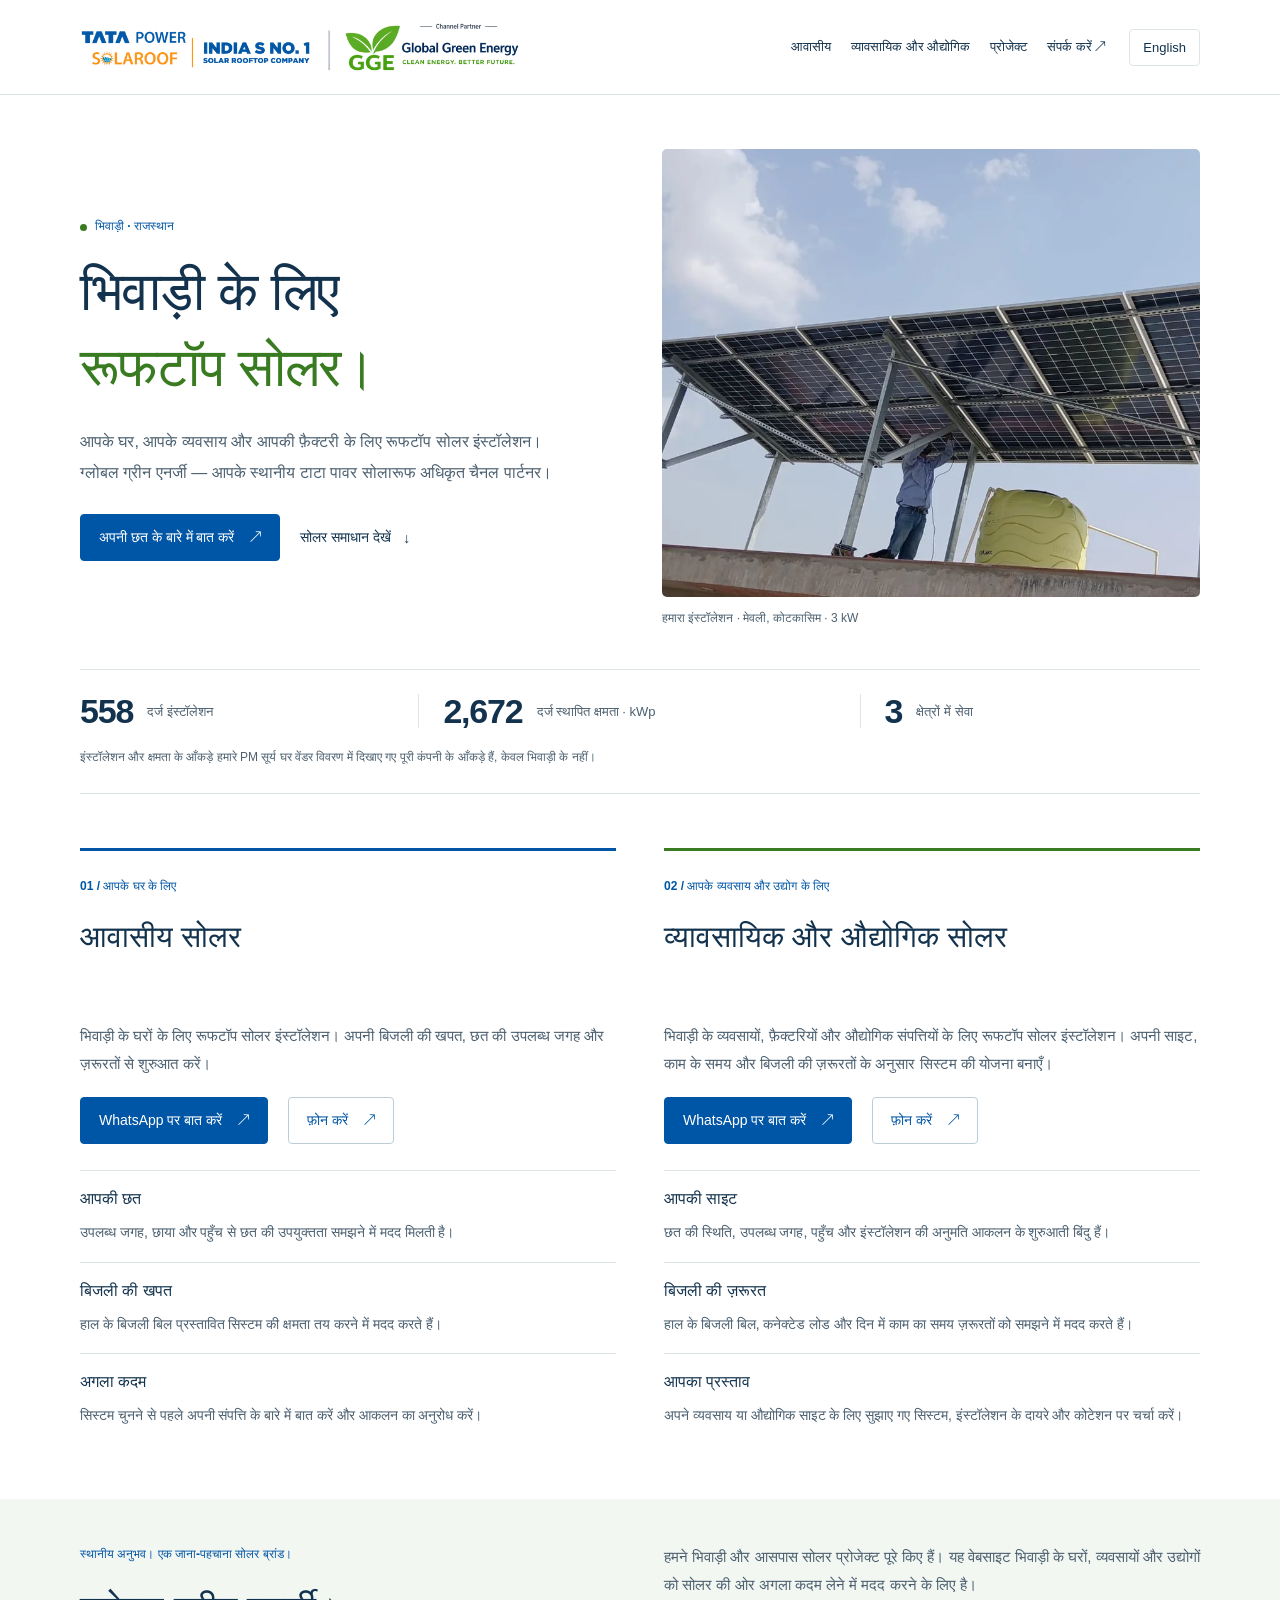
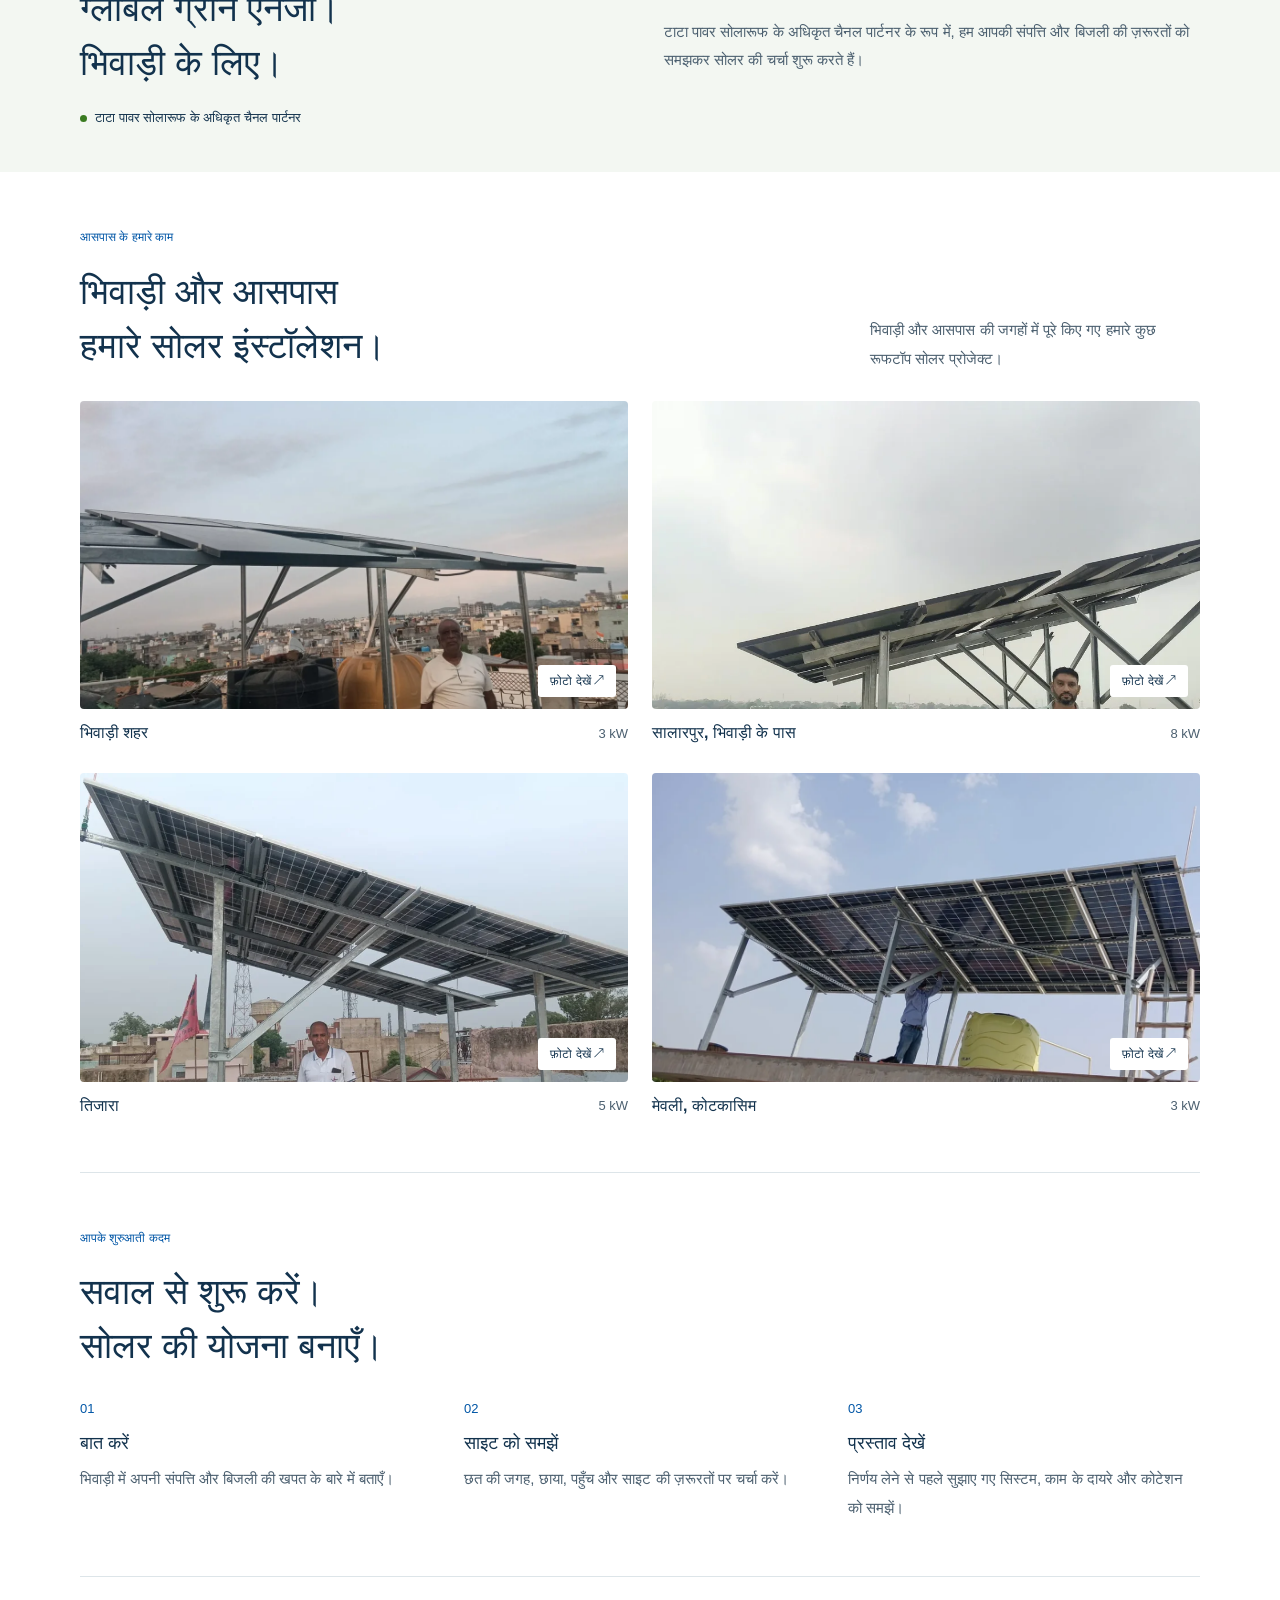
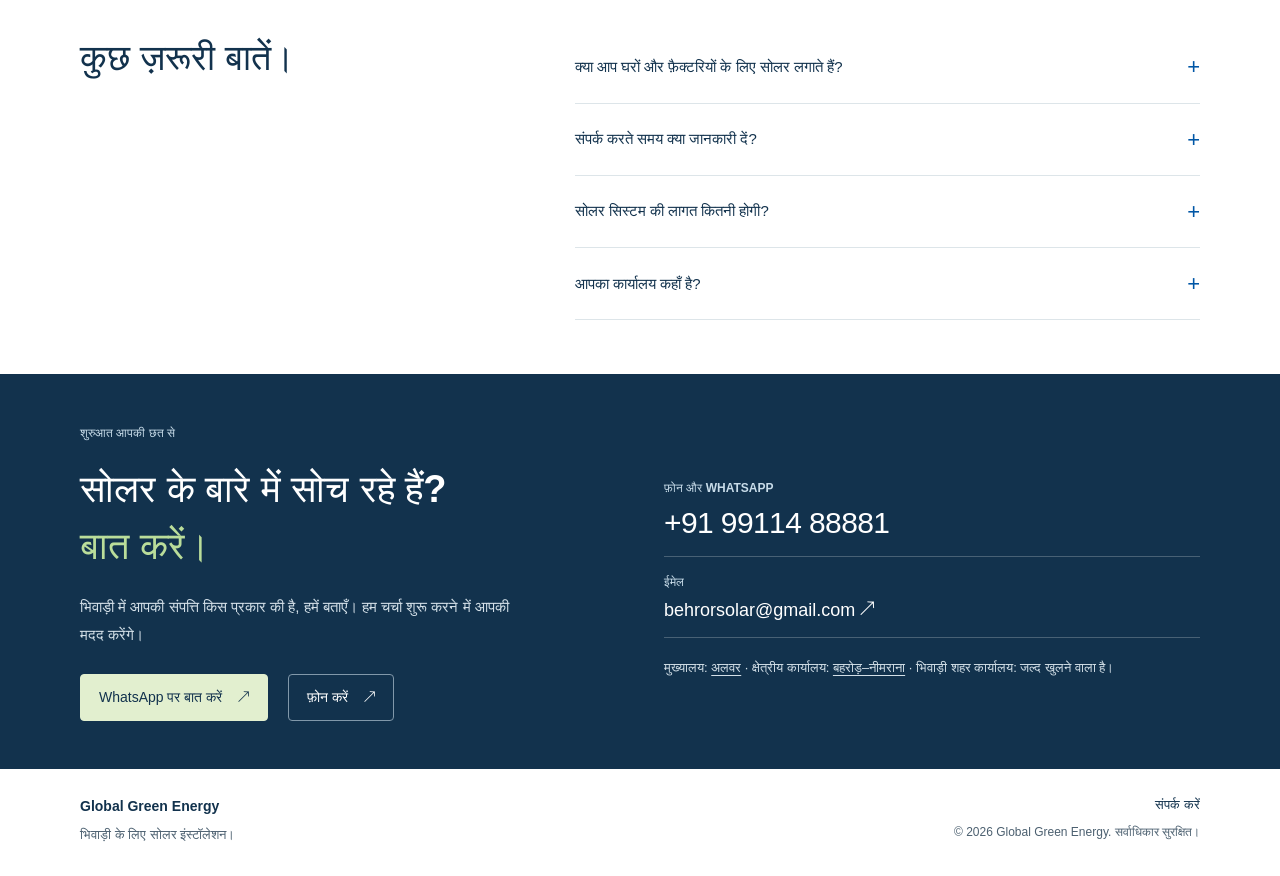
==== hi/index.html @ 9666decd "Add files via upload" ====
<!doctype html>
<html lang="hi">
  <head>
    <meta charset="utf-8">
    <meta name="viewport" content="width=device-width, initial-scale=1">
    <title>भिवाड़ी में सोलर इंस्टॉलेशन | ग्लोबल ग्रीन एनर्जी</title>
    <meta name="description" content="आपके घर, आपके व्यवसाय और आपकी फ़ैक्टरी के लिए रूफटॉप सोलर इंस्टॉलेशन। ग्लोबल ग्रीन एनर्जी — आपके स्थानीय टाटा पावर सोलारूफ अधिकृत चैनल पार्टनर।">
    <link rel="canonical" href="https://www.globalgreenenergy.co.in/hi/">
    <link rel="alternate" hreflang="en" href="https://www.globalgreenenergy.co.in/">
    <link rel="alternate" hreflang="hi" href="https://www.globalgreenenergy.co.in/hi/">
    <link rel="alternate" hreflang="x-default" href="https://www.globalgreenenergy.co.in/">
    <meta property="og:title" content="भिवाड़ी में सोलर इंस्टॉलेशन | ग्लोबल ग्रीन एनर्जी">
    <meta property="og:description" content="आपके घर, आपके व्यवसाय और आपकी फ़ैक्टरी के लिए रूफटॉप सोलर इंस्टॉलेशन। ग्लोबल ग्रीन एनर्जी — आपके स्थानीय टाटा पावर सोलारूफ अधिकृत चैनल पार्टनर।">
    <meta property="og:type" content="website">
    <meta property="og:url" content="https://www.globalgreenenergy.co.in/hi/">
    <meta property="og:locale" content="hi_IN">
    <meta name="theme-color" content="#0056a6">
    <link rel="icon" href="/favicon.svg" type="image/svg+xml">
    <link rel="stylesheet" href="/styles.css">
  </head>
  <body>
    <a class="skip-link" href="#main">मुख्य सामग्री पर जाएँ</a>
    <!-- Header: logo, navigation and language link -->
    <header class="site-header">
      <div class="wrap header-inner">
        <a class="brand" href="#main" aria-label="Global Green Energy होम"><picture><source type="image/webp" srcset="/images/combined-logo-800.webp 800w, /images/combined-logo-1600.webp 1600w" sizes="(max-width: 600px) calc(100vw - 40px), 440px"><img class="brand-logo" src="/images/combined-logo.png" width="800" height="91" alt="टाटा पावर सोलारूफ के अधिकृत चैनल पार्टनर — Global Green Energy" fetchpriority="high" decoding="async"></picture></a>
        <nav aria-label="मुख्य नेविगेशन">
          <a href="#residential">आवासीय</a>
          <a href="#commercial-industrial">व्यावसायिक और औद्योगिक</a>
          <a href="#projects">प्रोजेक्ट</a>
          <a href="#contact">संपर्क करें <span aria-hidden="true">↗</span></a>
        </nav>
        <a class="language-link" lang="en" hreflang="en" href="/">English</a>
      </div>
    </header>
    <main id="main">
      <!-- Introduction: edit the heading, text and photo here -->
      <section class="hero wrap">
        <div class="hero-copy">
          <p class="eyebrow"><span class="status-dot"></span>भिवाड़ी · राजस्थान</p>
          <h1>भिवाड़ी के लिए<br><em>रूफटॉप सोलर।</em></h1>
          <p class="hero-intro">आपके घर, आपके व्यवसाय और आपकी फ़ैक्टरी के लिए रूफटॉप सोलर इंस्टॉलेशन। ग्लोबल ग्रीन एनर्जी — आपके स्थानीय टाटा पावर सोलारूफ अधिकृत चैनल पार्टनर।</p>
          <div class="actions">
            <a class="button" href="#contact">अपनी छत के बारे में बात करें <span aria-hidden="true">↗</span></a>
            <a class="text-link" href="#solutions">सोलर समाधान देखें <span aria-hidden="true">↓</span></a>
          </div>
        </div>
        <figure class="hero-photo">
          <img src="/images/meovli-kotkasim-3kw.webp" width="1200" height="714" alt="मेवली, कोटकासिम में हमारा 3 kW रूफटॉप सोलर इंस्टॉलेशन" fetchpriority="high" decoding="async">
          <figcaption>हमारा इंस्टॉलेशन · मेवली, कोटकासिम · 3 kW</figcaption>
        </figure>
      </section>
      <section class="stats-section wrap" aria-label="हमारा अनुभव">
        <div class="stats">
          <div>
            <strong>558</strong>
            <span>दर्ज इंस्टॉलेशन</span>
          </div>
          <div>
            <strong>2,672</strong>
            <span>दर्ज स्थापित क्षमता · kWp</span>
          </div>
          <div>
            <strong>3</strong>
            <span>क्षेत्रों में सेवा</span>
          </div>
        </div>
        <p class="stats-note">इंस्टॉलेशन और क्षमता के आँकड़े हमारे PM सूर्य घर वेंडर विवरण में दिखाए गए पूरी कंपनी के आँकड़े हैं, केवल भिवाड़ी के नहीं।</p>
      </section>
      <!-- Services: residential and commercial / industrial -->
      <div class="wrap solar-sections" id="solutions">
        <section class="solar-section" id="residential" aria-labelledby="residential-title">
          <div class="solar-section-intro">
            <p class="eyebrow">01 / आपके घर के लिए</p>
            <h2 id="residential-title">आवासीय सोलर</h2>
            <p>भिवाड़ी के घरों के लिए रूफटॉप सोलर इंस्टॉलेशन। अपनी बिजली की खपत, छत की उपलब्ध जगह और ज़रूरतों से शुरुआत करें।</p>
            <div class="actions">
              <a class="button" href="https://wa.me/919911488881?text=%E0%A4%A8%E0%A4%AE%E0%A4%B8%E0%A5%8D%E0%A4%A4%E0%A5%87%20%E0%A4%97%E0%A5%8D%E0%A4%B2%E0%A5%8B%E0%A4%AC%E0%A4%B2%20%E0%A4%97%E0%A5%8D%E0%A4%B0%E0%A5%80%E0%A4%A8%20%E0%A4%8F%E0%A4%A8%E0%A4%B0%E0%A5%8D%E0%A4%9C%E0%A5%80%2C%20%E0%A4%AE%E0%A5%88%E0%A4%82%20%E0%A4%AD%E0%A4%BF%E0%A4%B5%E0%A4%BE%E0%A4%A1%E0%A4%BC%E0%A5%80%20%E0%A4%AE%E0%A5%87%E0%A4%82%20%E0%A4%85%E0%A4%AA%E0%A4%A8%E0%A5%87%20%E0%A4%98%E0%A4%B0%20%E0%A4%95%E0%A5%87%20%E0%A4%B2%E0%A4%BF%E0%A4%8F%20%E0%A4%B0%E0%A5%82%E0%A4%AB%E0%A4%9F%E0%A5%89%E0%A4%AA%20%E0%A4%B8%E0%A5%8B%E0%A4%B2%E0%A4%B0%20%E0%A4%95%E0%A5%87%20%E0%A4%AC%E0%A4%BE%E0%A4%B0%E0%A5%87%20%E0%A4%AE%E0%A5%87%E0%A4%82%20%E0%A4%AC%E0%A4%BE%E0%A4%A4%20%E0%A4%95%E0%A4%B0%E0%A4%A8%E0%A4%BE%20%E0%A4%9A%E0%A4%BE%E0%A4%B9%E0%A4%A4%E0%A4%BE%2F%E0%A4%9A%E0%A4%BE%E0%A4%B9%E0%A4%A4%E0%A5%80%20%E0%A4%B9%E0%A5%82%E0%A4%81%E0%A5%A4" target="_blank" rel="noopener noreferrer">WhatsApp पर बात करें <span aria-hidden="true">↗</span></a>
              <a class="button outline" href="tel:+919911488881">फ़ोन करें <span aria-hidden="true">↗</span></a>
            </div>
          </div>
          <div class="solar-section-points">
            <article>
              <h3>आपकी छत</h3>
              <p>उपलब्ध जगह, छाया और पहुँच से छत की उपयुक्तता समझने में मदद मिलती है।</p>
            </article>
            <article>
              <h3>बिजली की खपत</h3>
              <p>हाल के बिजली बिल प्रस्तावित सिस्टम की क्षमता तय करने में मदद करते हैं।</p>
            </article>
            <article>
              <h3>अगला कदम</h3>
              <p>सिस्टम चुनने से पहले अपनी संपत्ति के बारे में बात करें और आकलन का अनुरोध करें।</p>
            </article>
          </div>
        </section>
        <section class="solar-section" id="commercial-industrial" aria-labelledby="commercial-industrial-title">
          <div class="solar-section-intro">
            <p class="eyebrow">02 / आपके व्यवसाय और उद्योग के लिए</p>
            <h2 id="commercial-industrial-title">व्यावसायिक और औद्योगिक सोलर</h2>
            <p>भिवाड़ी के व्यवसायों, फ़ैक्टरियों और औद्योगिक संपत्तियों के लिए रूफटॉप सोलर इंस्टॉलेशन। अपनी साइट, काम के समय और बिजली की ज़रूरतों के अनुसार सिस्टम की योजना बनाएँ।</p>
            <div class="actions">
              <a class="button" href="https://wa.me/919911488881?text=%E0%A4%A8%E0%A4%AE%E0%A4%B8%E0%A5%8D%E0%A4%A4%E0%A5%87%20%E0%A4%97%E0%A5%8D%E0%A4%B2%E0%A5%8B%E0%A4%AC%E0%A4%B2%20%E0%A4%97%E0%A5%8D%E0%A4%B0%E0%A5%80%E0%A4%A8%20%E0%A4%8F%E0%A4%A8%E0%A4%B0%E0%A5%8D%E0%A4%9C%E0%A5%80%2C%20%E0%A4%AE%E0%A5%88%E0%A4%82%20%E0%A4%AD%E0%A4%BF%E0%A4%B5%E0%A4%BE%E0%A4%A1%E0%A4%BC%E0%A5%80%20%E0%A4%AE%E0%A5%87%E0%A4%82%20%E0%A4%B5%E0%A5%8D%E0%A4%AF%E0%A4%BE%E0%A4%B5%E0%A4%B8%E0%A4%BE%E0%A4%AF%E0%A4%BF%E0%A4%95%20%E0%A4%AF%E0%A4%BE%20%E0%A4%94%E0%A4%A6%E0%A5%8D%E0%A4%AF%E0%A5%8B%E0%A4%97%E0%A4%BF%E0%A4%95%20%E0%A4%B0%E0%A5%82%E0%A4%AB%E0%A4%9F%E0%A5%89%E0%A4%AA%20%E0%A4%B8%E0%A5%8B%E0%A4%B2%E0%A4%B0%20%E0%A4%95%E0%A5%87%20%E0%A4%AC%E0%A4%BE%E0%A4%B0%E0%A5%87%20%E0%A4%AE%E0%A5%87%E0%A4%82%20%E0%A4%AC%E0%A4%BE%E0%A4%A4%20%E0%A4%95%E0%A4%B0%E0%A4%A8%E0%A4%BE%20%E0%A4%9A%E0%A4%BE%E0%A4%B9%E0%A4%A4%E0%A4%BE%2F%E0%A4%9A%E0%A4%BE%E0%A4%B9%E0%A4%A4%E0%A5%80%20%E0%A4%B9%E0%A5%82%E0%A4%81%E0%A5%A4" target="_blank" rel="noopener noreferrer">WhatsApp पर बात करें <span aria-hidden="true">↗</span></a>
              <a class="button outline" href="tel:+919911488881">फ़ोन करें <span aria-hidden="true">↗</span></a>
            </div>
          </div>
          <div class="solar-section-points">
            <article>
              <h3>आपकी साइट</h3>
              <p>छत की स्थिति, उपलब्ध जगह, पहुँच और इंस्टॉलेशन की अनुमति आकलन के शुरुआती बिंदु हैं।</p>
            </article>
            <article>
              <h3>बिजली की ज़रूरत</h3>
              <p>हाल के बिजली बिल, कनेक्टेड लोड और दिन में काम का समय ज़रूरतों को समझने में मदद करते हैं।</p>
            </article>
            <article>
              <h3>आपका प्रस्ताव</h3>
              <p>अपने व्यवसाय या औद्योगिक साइट के लिए सुझाए गए सिस्टम, इंस्टॉलेशन के दायरे और कोटेशन पर चर्चा करें।</p>
            </article>
          </div>
        </section>
      </div>
      <section class="about-section" id="experience">
        <div class="wrap about-grid">
          <div>
            <p class="eyebrow">स्थानीय अनुभव। एक जाना-पहचाना सोलर ब्रांड।</p>
            <h2>ग्लोबल ग्रीन एनर्जी।<br>भिवाड़ी के लिए।</h2>
            <div class="partner-label"><span class="status-dot"></span>टाटा पावर सोलारूफ के अधिकृत चैनल पार्टनर</div>
          </div>
          <div class="about-copy">
            <p>हमने भिवाड़ी और आसपास सोलर प्रोजेक्ट पूरे किए हैं। यह वेबसाइट भिवाड़ी के घरों, व्यवसायों और उद्योगों को सोलर की ओर अगला कदम लेने में मदद करने के लिए है।</p>
            <p>टाटा पावर सोलारूफ के अधिकृत चैनल पार्टनर के रूप में, हम आपकी संपत्ति और बिजली की ज़रूरतों को समझकर सोलर की चर्चा शुरू करते हैं।</p>
          </div>
        </div>
      </section>
      <!-- Projects: put photos in /images; update src, srcset, href, alt and the caption together -->
      <section class="section wrap project-section" id="projects" aria-labelledby="projects-title">
        <div class="section-heading">
          <div>
            <p class="eyebrow">आसपास के हमारे काम</p>
            <h2 id="projects-title">भिवाड़ी और आसपास<br>हमारे सोलर इंस्टॉलेशन।</h2>
          </div>
          <p>भिवाड़ी और आसपास की जगहों में पूरे किए गए हमारे कुछ रूफटॉप सोलर प्रोजेक्ट।</p>
        </div>
        <div class="project-grid">
          <figure class="project-photo">
            <a class="project-image-link" href="/images/bhiwadi-city-3kw.webp" target="_blank" rel="noopener noreferrer" aria-label="फ़ोटो देखें: भिवाड़ी शहर, 3 kW"><img src="/images/bhiwadi-city-3kw.webp" width="1200" height="760" loading="lazy" decoding="async" alt="भिवाड़ी शहर — 3 kW रूफटॉप सोलर इंस्टॉलेशन"><span class="photo-view">फ़ोटो देखें <span aria-hidden="true">↗</span></span></a>
            <figcaption>
              <h3>भिवाड़ी शहर</h3>
              <span>3 kW</span>
            </figcaption>
          </figure>
          <figure class="project-photo">
            <a class="project-image-link" href="/images/salarpur-8kw.webp" target="_blank" rel="noopener noreferrer" aria-label="फ़ोटो देखें: सालारपुर, भिवाड़ी के पास, 8 kW"><img src="/images/salarpur-8kw.webp" width="1200" height="540" loading="lazy" decoding="async" alt="सालारपुर, भिवाड़ी के पास — 8 kW रूफटॉप सोलर इंस्टॉलेशन"><span class="photo-view">फ़ोटो देखें <span aria-hidden="true">↗</span></span></a>
            <figcaption>
              <h3>सालारपुर, भिवाड़ी के पास</h3>
              <span>8 kW</span>
            </figcaption>
          </figure>
          <figure class="project-photo">
            <a class="project-image-link" href="/images/tijara-5kw.webp" target="_blank" rel="noopener noreferrer" aria-label="फ़ोटो देखें: तिजारा, 5 kW"><img src="/images/tijara-5kw.webp" width="1200" height="540" loading="lazy" decoding="async" alt="तिजारा — 5 kW रूफटॉप सोलर इंस्टॉलेशन"><span class="photo-view">फ़ोटो देखें <span aria-hidden="true">↗</span></span></a>
            <figcaption>
              <h3>तिजारा</h3>
              <span>5 kW</span>
            </figcaption>
          </figure>
          <figure class="project-photo">
            <a class="project-image-link" href="/images/meovli-kotkasim-3kw.webp" target="_blank" rel="noopener noreferrer" aria-label="फ़ोटो देखें: मेवली, कोटकासिम, 3 kW"><img src="/images/meovli-kotkasim-3kw.webp" width="1200" height="714" loading="lazy" decoding="async" alt="मेवली, कोटकासिम — 3 kW रूफटॉप सोलर इंस्टॉलेशन"><span class="photo-view">फ़ोटो देखें <span aria-hidden="true">↗</span></span></a>
            <figcaption>
              <h3>मेवली, कोटकासिम</h3>
              <span>3 kW</span>
            </figcaption>
          </figure>
        </div>
      </section>
      <section class="section wrap process">
        <div class="section-heading">
          <div>
            <p class="eyebrow">आपके शुरुआती कदम</p>
            <h2>सवाल से शुरू करें।<br>सोलर की योजना बनाएँ।</h2>
          </div>
        </div>
        <ol class="process-grid">
          <li>
            <span class="step-number">01</span>
            <h3>बात करें</h3>
            <p>भिवाड़ी में अपनी संपत्ति और बिजली की खपत के बारे में बताएँ।</p>
          </li>
          <li>
            <span class="step-number">02</span>
            <h3>साइट को समझें</h3>
            <p>छत की जगह, छाया, पहुँच और साइट की ज़रूरतों पर चर्चा करें।</p>
          </li>
          <li>
            <span class="step-number">03</span>
            <h3>प्रस्ताव देखें</h3>
            <p>निर्णय लेने से पहले सुझाए गए सिस्टम, काम के दायरे और कोटेशन को समझें।</p>
          </li>
        </ol>
      </section>
      <section class="section wrap faq">
        <h2>कुछ ज़रूरी बातें।</h2>
        <div>
          <details>
            <summary>क्या आप घरों और फ़ैक्टरियों के लिए सोलर लगाते हैं?<span aria-hidden="true">+</span></summary>
            <p>हाँ। हम भिवाड़ी में आवासीय, व्यावसायिक और औद्योगिक सोलर इंस्टॉलेशन की सेवा देते हैं।</p>
          </details>
          <details>
            <summary>संपर्क करते समय क्या जानकारी दें?<span aria-hidden="true">+</span></summary>
            <p>भिवाड़ी में संपत्ति की जगह, संपत्ति का प्रकार और हाल का बिजली बिल उपयोगी शुरुआती जानकारी है।</p>
          </details>
          <details>
            <summary>सोलर सिस्टम की लागत कितनी होगी?<span aria-hidden="true">+</span></summary>
            <p>कोटेशन प्रस्तावित क्षमता, उपकरण और साइट की ज़रूरतों पर निर्भर करता है। अपनी संपत्ति के बारे में बात करने के लिए संपर्क करें।</p>
          </details>
          <details>
            <summary>आपका कार्यालय कहाँ है?<span aria-hidden="true">+</span></summary>
            <p>हमारा मुख्यालय <a href="https://www.ggenergy.in/" target="_blank" rel="noopener noreferrer">अलवर</a> में है और क्षेत्रीय कार्यालय <a href="https://behrorsolar.in/" target="_blank" rel="noopener noreferrer">बहरोड़–नीमराना</a> क्षेत्र के लिए है। भिवाड़ी शहर में हमारा कार्यालय जल्द खुलने वाला है। तब तक फ़ोन, WhatsApp या ईमेल से संपर्क करें।</p>
          </details>
        </div>
      </section>
      <!-- Contact: keep phone, WhatsApp and email links in both language pages in sync -->
      <section class="contact-section" id="contact">
        <div class="wrap contact-grid">
          <div>
            <p class="eyebrow">शुरुआत आपकी छत से</p>
            <h2>सोलर के बारे में सोच रहे हैं?<br><em>बात करें।</em></h2>
            <p class="contact-copy">भिवाड़ी में आपकी संपत्ति किस प्रकार की है, हमें बताएँ। हम चर्चा शुरू करने में आपकी मदद करेंगे।</p>
            <div class="actions">
              <a class="button" href="https://wa.me/919911488881?text=%E0%A4%A8%E0%A4%AE%E0%A4%B8%E0%A5%8D%E0%A4%A4%E0%A5%87%20%E0%A4%97%E0%A5%8D%E0%A4%B2%E0%A5%8B%E0%A4%AC%E0%A4%B2%20%E0%A4%97%E0%A5%8D%E0%A4%B0%E0%A5%80%E0%A4%A8%20%E0%A4%8F%E0%A4%A8%E0%A4%B0%E0%A5%8D%E0%A4%9C%E0%A5%80%2C%20%E0%A4%AE%E0%A5%81%E0%A4%9D%E0%A5%87%20%E0%A4%AD%E0%A4%BF%E0%A4%B5%E0%A4%BE%E0%A4%A1%E0%A4%BC%E0%A5%80%20%E0%A4%AE%E0%A5%87%E0%A4%82%20%E0%A4%B8%E0%A5%8B%E0%A4%B2%E0%A4%B0%20%E0%A4%87%E0%A4%82%E0%A4%B8%E0%A5%8D%E0%A4%9F%E0%A5%89%E0%A4%B2%E0%A5%87%E0%A4%B6%E0%A4%A8%20%E0%A4%95%E0%A5%80%20%E0%A4%9C%E0%A4%BE%E0%A4%A8%E0%A4%95%E0%A4%BE%E0%A4%B0%E0%A5%80%20%E0%A4%9A%E0%A4%BE%E0%A4%B9%E0%A4%BF%E0%A4%8F%E0%A5%A4%20%E0%A4%B8%E0%A4%82%E0%A4%AA%E0%A4%A4%E0%A5%8D%E0%A4%A4%E0%A4%BF%20%E0%A4%95%E0%A4%BE%20%E0%A4%AA%E0%A5%8D%E0%A4%B0%E0%A4%95%E0%A4%BE%E0%A4%B0%3A%20__%E0%A5%A4%20%E0%A4%AE%E0%A4%BE%E0%A4%B8%E0%A4%BF%E0%A4%95%20%E0%A4%AC%E0%A4%BF%E0%A4%9C%E0%A4%B2%E0%A5%80%20%E0%A4%AC%E0%A4%BF%E0%A4%B2%3A%20__%E0%A5%A4" target="_blank" rel="noopener noreferrer">WhatsApp पर बात करें <span aria-hidden="true">↗</span></a>
              <a class="button outline" href="tel:+919911488881">फ़ोन करें <span aria-hidden="true">↗</span></a>
            </div>
          </div>
          <div class="contact-details">
            <div>
              <span class="eyebrow">फ़ोन और WHATSAPP</span>
              <a class="contact-value" href="tel:+919911488881">+91 99114 88881</a>
            </div>
            <div>
              <span class="eyebrow">ईमेल</span>
              <a class="contact-email" href="mailto:behrorsolar@gmail.com">behrorsolar@gmail.com <span aria-hidden="true">↗</span></a>
            </div>
            <p class="office-note">मुख्यालय: <a href="https://www.ggenergy.in/" target="_blank" rel="noopener noreferrer">अलवर</a> · क्षेत्रीय कार्यालय: <a href="https://behrorsolar.in/" target="_blank" rel="noopener noreferrer">बहरोड़–नीमराना</a> · भिवाड़ी शहर कार्यालय: जल्द खुलने वाला है।</p>
          </div>
        </div>
      </section>
    </main>
    <footer class="site-footer">
      <div class="wrap footer-inner">
        <div>
          <strong>Global Green Energy</strong>
          <p>भिवाड़ी के लिए सोलर इंस्टॉलेशन।</p>
        </div>
        <div>
          <a href="#contact">संपर्क करें</a>
          <span>© 2026 Global Green Energy. सर्वाधिकार सुरक्षित।</span>
        </div>
      </div>
    </footer>
  </body>
</html>
---- styles.css ----
/* Shared by English and Hindi. Change brand colours here. */
:root {
  --blue: #0056a6;
  --ink: #12324d;
  --text: #4c6070;
  --green: #397b20;
  --gold: #f5a51a;
  --line: #dde5e9;
  --wash: #f3f7f2;
  --paper: #fff;
  font-family: Arial, "Nirmala UI", sans-serif;
  color: var(--ink);
  background: var(--paper);
  font-synthesis: none;
}
* { box-sizing: border-box; }
html { scroll-behavior: smooth; scroll-padding-top: 24px; }
body { margin: 0; }
a { color: inherit; text-decoration: none; }
img { max-width: 100%; }
a, summary { -webkit-tap-highlight-color: transparent; }
a:focus-visible, summary:focus-visible { outline: 3px solid var(--gold); outline-offset: 5px; }
::selection { background: #dceccb; }
h1, h2, h3, p { margin-top: 0; }
h1, h2, h3 { font-weight: 600; }
h1 { font-size: clamp(40px, 5vw, 62px); line-height: 1.1; letter-spacing: -.045em; margin-bottom: 22px; }
h2 { font-size: clamp(28px, 3vw, 36px); line-height: 1.2; letter-spacing: -.03em; margin-bottom: 18px; }
h3 { font-size: 18px; line-height: 1.35; margin-bottom: 8px; }
p { font-size: 16px; line-height: 1.7; color: var(--text); margin-bottom: 18px; }
em { font-style: normal; color: var(--green); }
.wrap { width: min(1120px, calc(100% - 64px)); margin-inline: auto; }
.eyebrow { font-size: 12px; font-weight: 700; letter-spacing: .08em; line-height: 1.6; margin-bottom: 16px; color: var(--blue); }
.status-dot { display: inline-block; width: 7px; height: 7px; border-radius: 50%; background: var(--green); margin-right: 8px; vertical-align: middle; }
.skip-link { position: absolute; top: -100px; left: 20px; z-index: 10; padding: 15px; background: var(--ink); color: white; }
.skip-link:focus { top: 10px; }

/* Compact header; the combined logo keeps its original proportions. */
.site-header { border-bottom: 1px solid var(--line); }
.header-inner { display: flex; align-items: center; gap: 24px; padding-block: 22px; }
.brand { display: block; width: 440px; max-width: 40%; margin-right: auto; flex-shrink: 0; }
.brand-logo { display: block; width: 100%; height: auto; }
.header-inner nav { display: flex; align-items: center; gap: 20px; font-size: 13px; }
.header-inner nav a { padding-block: 12px; }
.header-inner nav a:hover, .text-link:hover { color: var(--blue); text-decoration: underline; text-underline-offset: 4px; }
.language-link { font-size: 13px; border: 1px solid var(--line); border-radius: 4px; padding: 10px 13px; white-space: nowrap; }
.language-link:hover { background: var(--wash); }

/* Introduction and genuine project photograph. */
.hero { display: grid; grid-template-columns: 1fr 1fr; align-items: center; gap: 44px; padding-block: 54px 42px; }
.hero-intro { max-width: 480px; margin-bottom: 26px; }
.actions { display: flex; flex-wrap: wrap; align-items: center; gap: 12px 20px; }
.button { display: inline-flex; align-items: center; justify-content: center; gap: 16px; min-height: 46px; border: 1px solid var(--blue); border-radius: 4px; padding: 12px 18px; background: var(--blue); color: white; font-size: 14px; line-height: 1.5; }
.button:hover { background: #004585; border-color: #004585; }
.button.outline { background: transparent; color: var(--blue); border-color: #bdcdd8; }
.button.outline:hover { background: #edf4fa; }
.text-link { font-size: 14px; display: inline-flex; align-items: center; gap: 12px; padding-block: 12px; }
.hero-photo { margin: 0; min-width: 0; }
.hero-photo img { display: block; width: 100%; height: auto; aspect-ratio: 6 / 5; object-fit: cover; border-radius: 5px; }
.hero-photo figcaption { padding-top: 12px; font-size: 12px; line-height: 1.5; color: var(--text); }
.stats-section { border-block: 1px solid var(--line); padding-block: 24px; }
.stats { display: grid; grid-template-columns: 1fr 1.3fr 1fr; }
.stats > div { display: flex; align-items: center; gap: 14px; padding-inline: 24px; border-right: 1px solid var(--line); }
.stats > div:first-child { padding-left: 0; }
.stats > div:last-child { border: 0; }
.stats strong { font-size: 34px; letter-spacing: -.035em; line-height: 1; }
.stats span { font-size: 13px; line-height: 1.5; max-width: 170px; color: var(--text); }
.stats-note { font-size: 12px; line-height: 1.6; margin: 18px 0 0; }

/* Services sit together on desktop and stack on smaller screens. */
.solar-sections { display: grid; grid-template-columns: 1fr 1fr; gap: 48px; padding-block: 54px; }
.solar-section { min-width: 0; border-top: 3px solid var(--blue); padding-top: 24px; display: flex; flex-direction: column; }
.solar-section:nth-child(2) { border-top-color: var(--green); }
.solar-section h2 { font-size: 30px; min-height: 72px; max-width: 440px; }
.solar-section-intro > p:not(.eyebrow) { font-size: 15px; }
.solar-section-points { margin-top: 26px; }
.solar-section-points article { border-top: 1px solid var(--line); padding-top: 16px; }
.solar-section-points h3 { font-size: 16px; }
.solar-section-points p { font-size: 14px; margin-bottom: 16px; }
.about-section { background: var(--wash); padding-block: 44px; }
.about-grid { display: grid; grid-template-columns: 1fr 1fr; gap: 48px; }
.about-copy p { font-size: 15px; }
.about-copy p:last-child { margin-bottom: 0; }
.partner-label { font-size: 13px; line-height: 1.6; max-width: 390px; }

/* Photos can be replaced directly in /images. */
.section { padding-block: 54px; }
.section-heading { display: flex; justify-content: space-between; align-items: end; gap: 32px; margin-bottom: 28px; }
.section-heading h2 { margin-bottom: 0; }
.section-heading > p { max-width: 330px; font-size: 15px; margin-bottom: 0; }
.project-grid { display: grid; grid-template-columns: 1fr 1fr; gap: 28px 24px; }
.project-photo { margin: 0; min-width: 0; }
.project-image-link { display: block; position: relative; overflow: hidden; border-radius: 4px; background: var(--wash); }
.project-image-link img { display: block; width: 100%; height: auto; aspect-ratio: 16 / 9; object-fit: cover; }
.photo-view { position: absolute; right: 12px; bottom: 12px; background: white; border-radius: 3px; padding: 9px 12px; font-size: 12px; }
.project-image-link:hover .photo-view { color: var(--blue); }
.project-photo figcaption { display: flex; justify-content: space-between; align-items: center; gap: 16px; padding-top: 12px; }
.project-photo h3 { font-size: 16px; margin: 0; }
.project-photo figcaption > span { font-size: 13px; white-space: nowrap; color: var(--text); }
.process { border-top: 1px solid var(--line); }
.process-grid { list-style: none; padding: 0; margin: 28px 0 0; display: grid; grid-template-columns: repeat(3, 1fr); gap: 32px; }
.step-number { display: block; color: var(--blue); font-size: 13px; margin-bottom: 14px; }
.process-grid p { font-size: 15px; margin: 0; }
.faq { display: grid; grid-template-columns: 1fr 1.4fr; gap: 48px; border-top: 1px solid var(--line); }
details { border-top: 1px solid var(--line); }
details:first-child { border-top: 0; }
details:last-child { border-bottom: 1px solid var(--line); }
summary { display: flex; justify-content: space-between; align-items: center; gap: 20px; padding-block: 18px; cursor: pointer; list-style: none; font-size: 15px; line-height: 1.6; }
summary::-webkit-details-marker { display: none; }
summary span { font-size: 22px; color: var(--blue); }
details[open] summary span { transform: rotate(45deg); }
details p { font-size: 15px; padding-bottom: 6px; }
details p a, .office-note a { text-decoration: underline; text-underline-offset: 3px; }
details p a { color: var(--blue); }

/* Contact and footer. */
.contact-section { background: var(--ink); color: white; padding-block: 48px; }
.contact-grid { display: grid; grid-template-columns: 1fr 1fr; gap: 48px; align-items: center; }
.contact-section .eyebrow { color: #c8dce9; }
.contact-section h2 { font-size: 38px; }
.contact-section em { color: #badd9a; }
.contact-copy { color: #d4e0e8; font-size: 15px; max-width: 430px; margin-bottom: 24px; }
.contact-section .button { background: #e2efcf; color: var(--ink); border-color: #e2efcf; }
.contact-section .button:hover { background: #f0f6e9; }
.contact-section .button.outline { background: transparent; border-color: #8198aa; color: white; }
.contact-section .button.outline:hover { background: #214561; }
.contact-details > div { padding-block: 16px; border-bottom: 1px solid #486175; }
.contact-details .eyebrow { display: block; margin-bottom: 8px; }
.contact-value { font-size: 30px; letter-spacing: -.02em; display: block; }
.contact-email { font-size: 18px; overflow-wrap: anywhere; }
.office-note { font-size: 13px; line-height: 1.8; color: #d4e0e8; margin: 18px 0 0; }
.site-footer { padding-block: 28px; }
.footer-inner { display: flex; justify-content: space-between; gap: 24px; }
.footer-inner strong { font-size: 14px; }
.footer-inner p { font-size: 13px; margin: 8px 0 0; }
.footer-inner > div:last-child { display: flex; flex-direction: column; align-items: end; gap: 12px; font-size: 13px; }
.footer-inner span { font-size: 12px; color: var(--text); }
.standalone { padding-block: 80px; max-width: 800px; }

/* Hindi needs more line height than English. */
html[lang="hi"] h1 { font-size: clamp(36px, 4.4vw, 54px); line-height: 1.4; letter-spacing: -.02em; }
html[lang="hi"] h2, html[lang="hi"] h3 { line-height: 1.5; letter-spacing: 0; }
html[lang="hi"] p { line-height: 1.9; }
html[lang="hi"] .eyebrow { letter-spacing: 0; }
html[lang="hi"] .solar-section h2 { min-height: 90px; }

@media (max-width: 1100px) {
  .header-inner { flex-wrap: wrap; gap: 12px; padding-block: 18px 10px; }
  .brand { width: 440px; max-width: calc(100% - 100px); }
  .language-link { order: 1; }
  .header-inner nav { order: 2; width: 100%; justify-content: space-between; border-top: 1px solid var(--line); margin-top: 6px; }
  .hero { gap: 28px; }
  .solar-sections, .about-grid, .contact-grid, .faq { gap: 32px; }
}
@media (max-width: 760px) {
  .wrap { width: calc(100% - 40px); }
  .header-inner { gap: 12px; }
  .brand { width: 380px; }
  .header-inner nav { gap: 6px 18px; flex-wrap: wrap; justify-content: flex-start; font-size: 12px; }
  .header-inner nav a { padding-block: 8px; }
  .hero { grid-template-columns: 1fr; gap: 28px; padding-block: 34px; }
  .hero-intro { max-width: 560px; }
  .hero-photo img { aspect-ratio: 16 / 10; }
  .stats { grid-template-columns: 1fr 1.2fr; }
  .stats > div { display: block; padding-inline: 18px; }
  .stats > div:nth-child(2) { border: 0; padding-right: 0; }
  .stats > div:last-child { display: none; }
  .stats strong { display: block; margin-bottom: 8px; font-size: 30px; }
  .stats span { display: block; }
  .solar-sections, .about-grid, .contact-grid, .faq { grid-template-columns: 1fr; gap: 32px; }
  .solar-sections, .section { padding-block: 36px; }
  .solar-section h2, html[lang="hi"] .solar-section h2 { min-height: 0; }
  .solar-section-points { margin-top: 22px; }
  .about-section, .contact-section { padding-block: 36px; }
  .section-heading { display: block; margin-bottom: 24px; }
  .section-heading > p { margin-top: 16px; max-width: 500px; }
  .project-grid { grid-template-columns: 1fr; gap: 24px; }
  .process-grid { grid-template-columns: 1fr; gap: 24px; }
  .step-number { margin-bottom: 8px; }
  .faq { gap: 8px; }
  .faq h2 { margin-bottom: 12px; }
  .contact-section h2 { font-size: 34px; }
  .footer-inner { flex-direction: column; gap: 20px; }
  .footer-inner > div:last-child { align-items: start; }
}
@media (max-width: 400px) {
  .brand { max-width: calc(100% - 84px); }
  .language-link { padding: 9px 10px; }
  h1 { font-size: 38px; }
  .button { padding-inline: 14px; }
  .contact-value { font-size: 27px; }
}
@media (prefers-reduced-motion: reduce) {
  html { scroll-behavior: auto; }
}
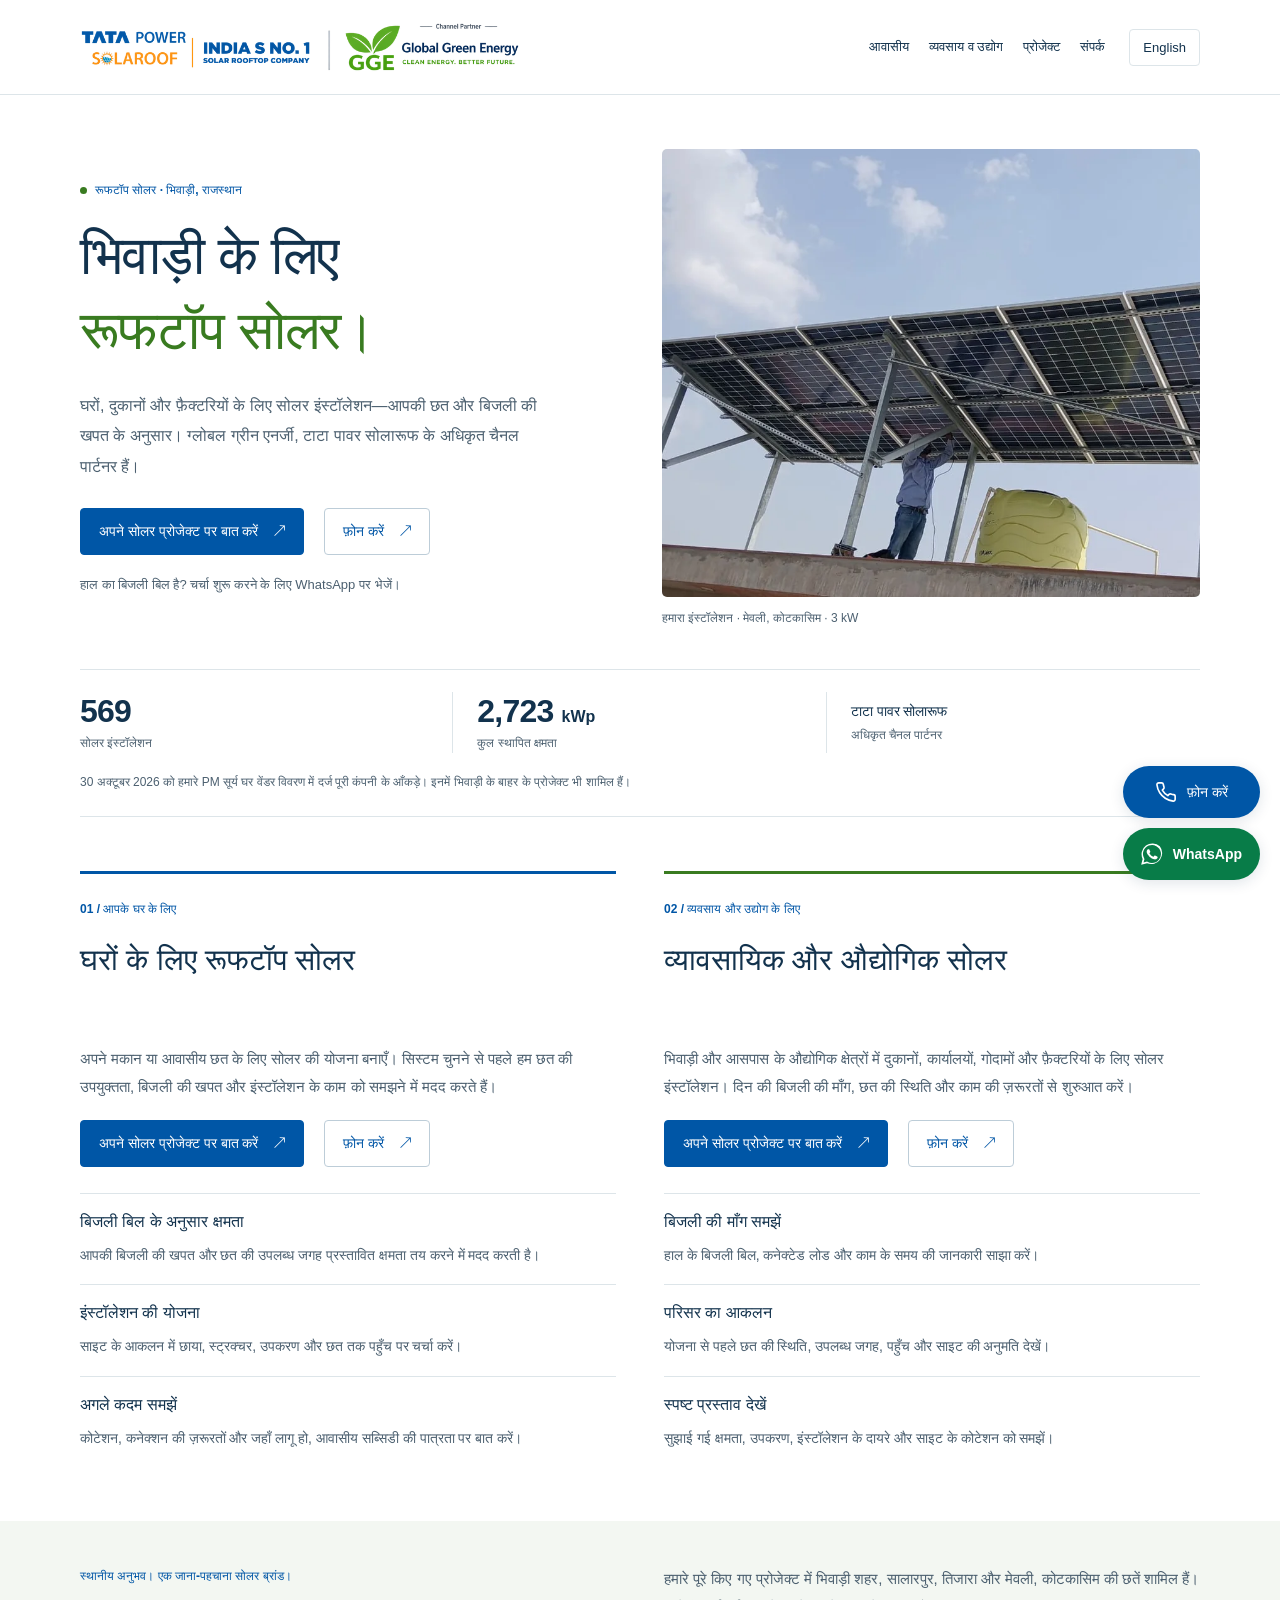
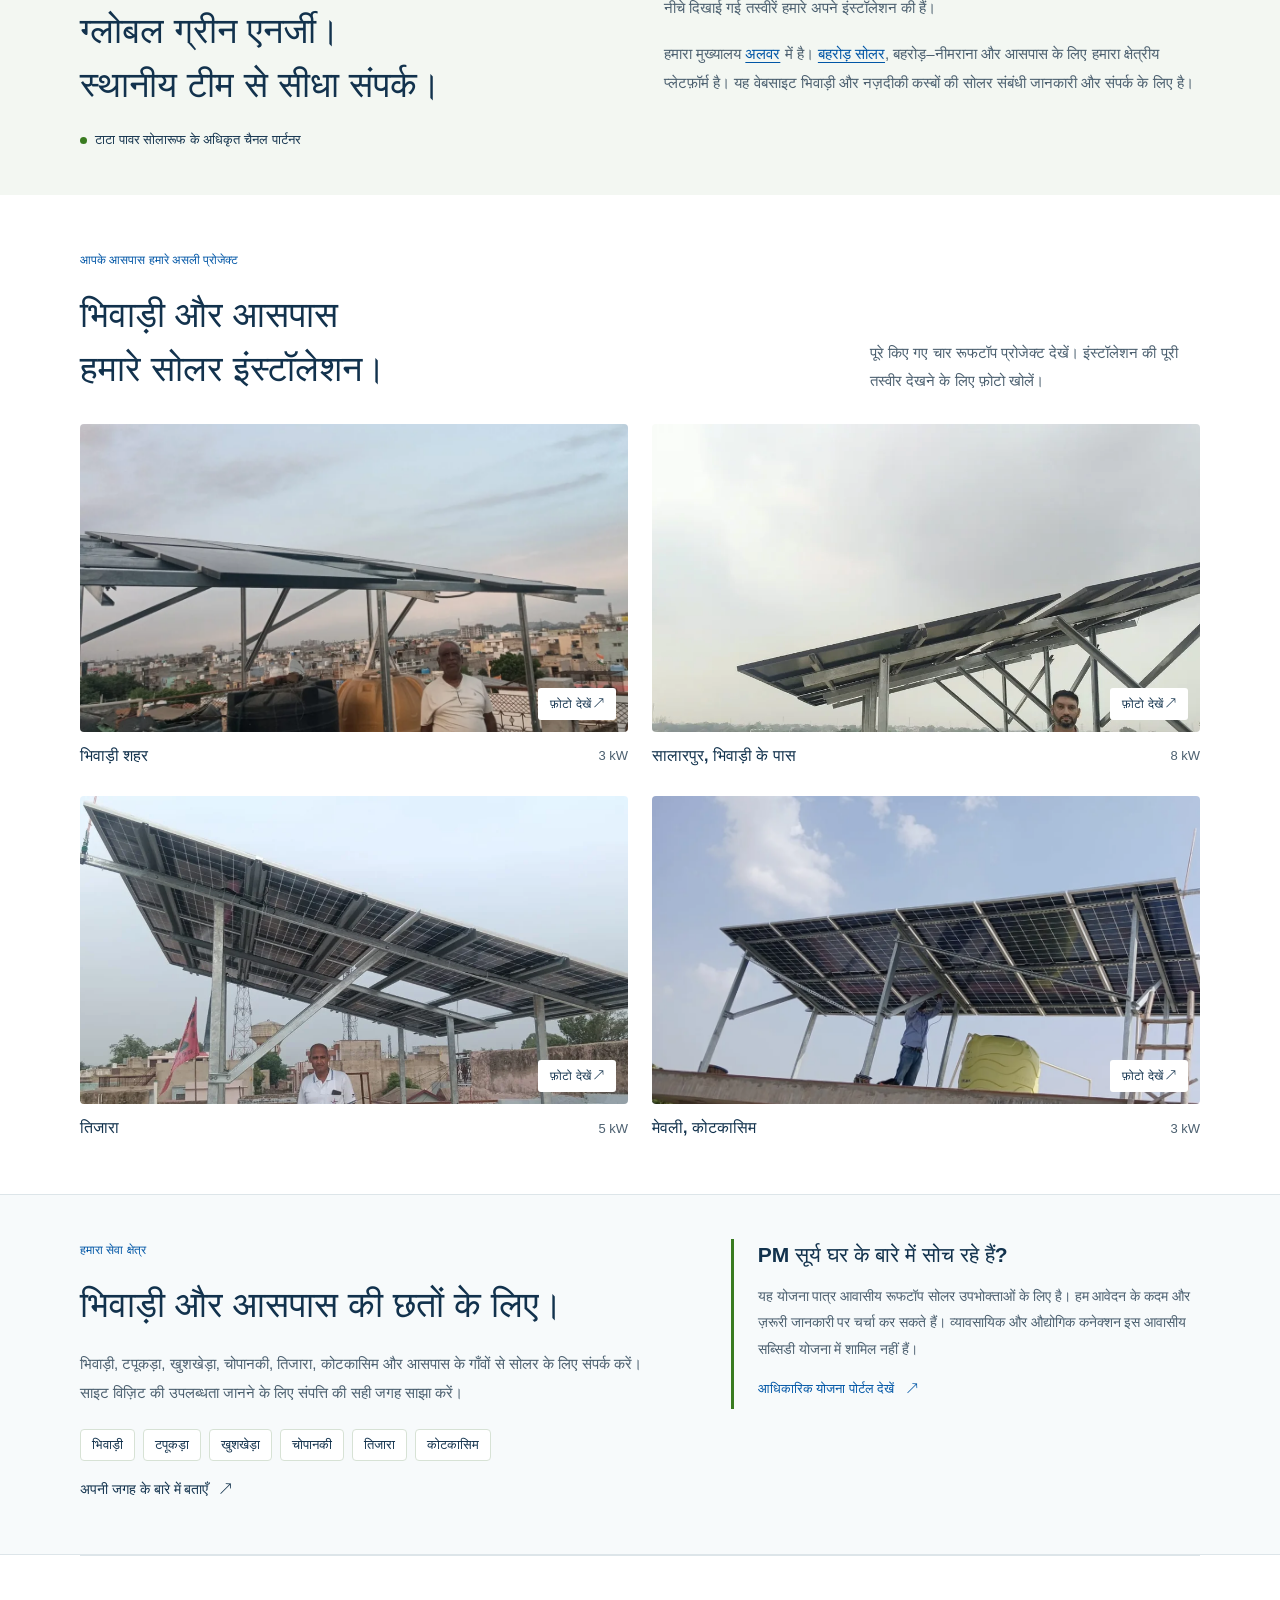
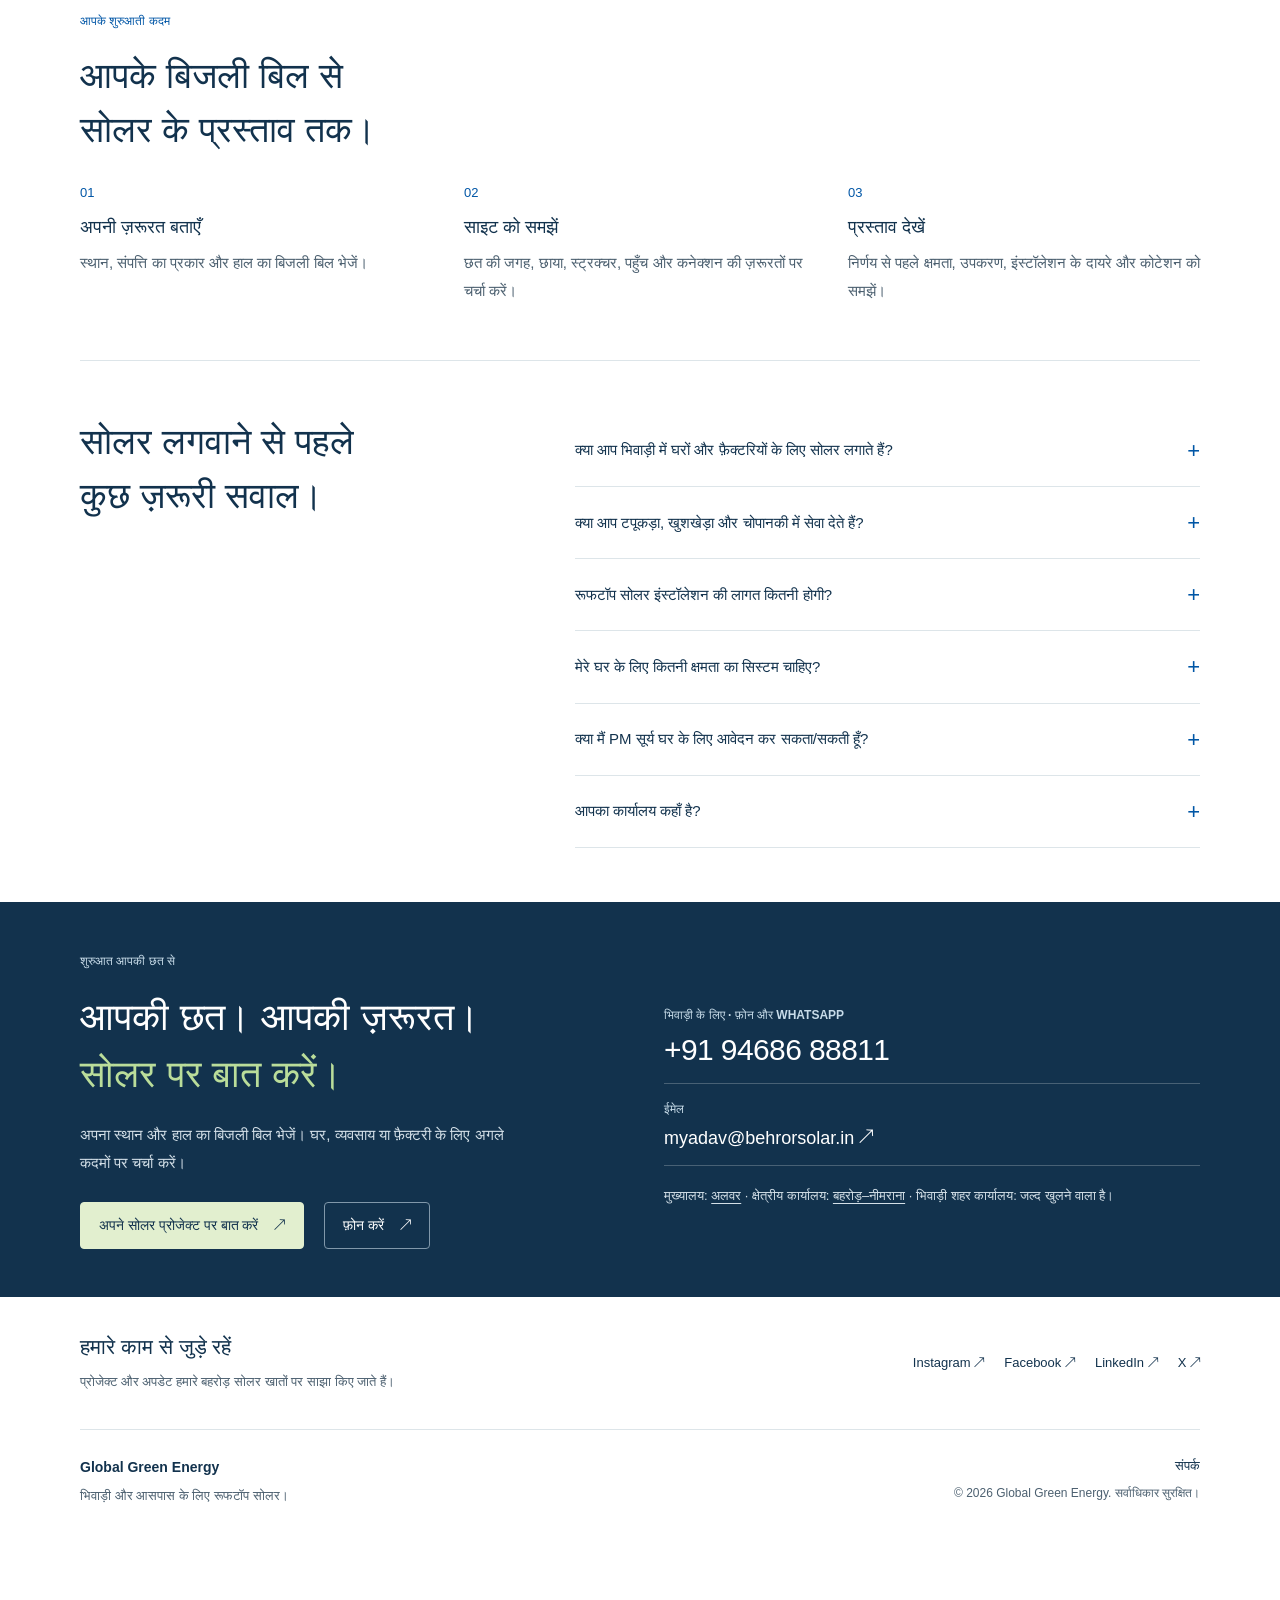
==== commit 4f80ef02: "Add files via upload" ====
--- a/hi/index.html
+++ b/hi/index.html
@@ -3,144 +3,357 @@
   <head>
     <meta charset="utf-8">
     <meta name="viewport" content="width=device-width, initial-scale=1">
-    <title>भिवाड़ी में सोलर इंस्टॉलेशन | ग्लोबल ग्रीन एनर्जी</title>
-    <meta name="description" content="आपके घर, आपके व्यवसाय और आपकी फ़ैक्टरी के लिए रूफटॉप सोलर इंस्टॉलेशन। ग्लोबल ग्रीन एनर्जी — आपके स्थानीय टाटा पावर सोलारूफ अधिकृत चैनल पार्टनर।">
+    <title>भिवाड़ी में सोलर इंस्टॉलेशन | टाटा सोलारूफ पार्टनर | GGE</title>
+    <meta name="description" content="भिवाड़ी, टपूकड़ा और आसपास घरों, दुकानों व फ़ैक्टरियों के लिए रूफटॉप सोलर। टाटा पावर सोलारूफ अधिकृत चैनल पार्टनर। फ़ोन: 9468688811।">
+    <meta name="robots" content="index, follow, max-image-preview:large">
     <link rel="canonical" href="https://www.globalgreenenergy.co.in/hi/">
     <link rel="alternate" hreflang="en" href="https://www.globalgreenenergy.co.in/">
     <link rel="alternate" hreflang="hi" href="https://www.globalgreenenergy.co.in/hi/">
     <link rel="alternate" hreflang="x-default" href="https://www.globalgreenenergy.co.in/">
-    <meta property="og:title" content="भिवाड़ी में सोलर इंस्टॉलेशन | ग्लोबल ग्रीन एनर्जी">
-    <meta property="og:description" content="आपके घर, आपके व्यवसाय और आपकी फ़ैक्टरी के लिए रूफटॉप सोलर इंस्टॉलेशन। ग्लोबल ग्रीन एनर्जी — आपके स्थानीय टाटा पावर सोलारूफ अधिकृत चैनल पार्टनर।">
+    <meta property="og:title" content="भिवाड़ी में सोलर इंस्टॉलेशन | टाटा सोलारूफ पार्टनर | GGE">
+    <meta property="og:description" content="भिवाड़ी, टपूकड़ा और आसपास घरों, दुकानों व फ़ैक्टरियों के लिए रूफटॉप सोलर। टाटा पावर सोलारूफ अधिकृत चैनल पार्टनर। फ़ोन: 9468688811।">
     <meta property="og:type" content="website">
+    <meta property="og:site_name" content="Global Green Energy — Bhiwadi">
     <meta property="og:url" content="https://www.globalgreenenergy.co.in/hi/">
     <meta property="og:locale" content="hi_IN">
+    <meta property="og:locale:alternate" content="en_IN">
+    <meta property="og:image" content="https://www.globalgreenenergy.co.in/images/bhiwadi-solar-sharing.jpg">
+    <meta property="og:image:type" content="image/jpeg">
+    <meta property="og:image:width" content="1200">
+    <meta property="og:image:height" content="630">
+    <meta property="og:image:alt" content="ग्लोबल ग्रीन एनर्जी और टाटा पावर सोलारूफ — भिवाड़ी के लिए रूफटॉप सोलर और स्थानीय इंस्टॉलेशन की तस्वीर">
+    <meta name="twitter:card" content="summary_large_image">
+    <meta name="twitter:title" content="भिवाड़ी में सोलर इंस्टॉलेशन | टाटा सोलारूफ पार्टनर | GGE">
+    <meta name="twitter:description" content="भिवाड़ी, टपूकड़ा और आसपास घरों, दुकानों व फ़ैक्टरियों के लिए रूफटॉप सोलर। टाटा पावर सोलारूफ अधिकृत चैनल पार्टनर। फ़ोन: 9468688811।">
+    <meta name="twitter:image" content="https://www.globalgreenenergy.co.in/images/bhiwadi-solar-sharing.jpg">
+    <meta name="twitter:image:alt" content="ग्लोबल ग्रीन एनर्जी और टाटा पावर सोलारूफ — भिवाड़ी के लिए रूफटॉप सोलर और स्थानीय इंस्टॉलेशन की तस्वीर">
     <meta name="theme-color" content="#0056a6">
     <link rel="icon" href="/favicon.svg" type="image/svg+xml">
     <link rel="stylesheet" href="/styles.css">
+    <!-- Business, regional platform, bilingual website and local services. Edit verified details only. -->
+    <script type="application/ld+json">
+{
+  "@context": "https://schema.org",
+  "@graph": [
+    {
+      "@type": "Organization",
+      "@id": "https://ggenergy.in/#business",
+      "name": "Global Green Energy",
+      "url": "https://ggenergy.in/",
+      "description": "Tata Power Solaroof Authorized Channel Partner headquartered in Alwar, serving residential, commercial and industrial solar customers. Company-wide PM Surya Ghar vendor totals as of 30 October 2026: 569 installations and 2723 kWp installed capacity.",
+      "logo": "https://ggenergy.in/assets/logo-full.webp",
+      "areaServed": [
+        {
+          "@type": "Place",
+          "name": "Bhiwadi"
+        },
+        {
+          "@type": "Place",
+          "name": "Tapukara"
+        },
+        {
+          "@type": "Place",
+          "name": "Khushkhera"
+        },
+        {
+          "@type": "Place",
+          "name": "Chopanki"
+        },
+        {
+          "@type": "Place",
+          "name": "Tijara"
+        },
+        {
+          "@type": "Place",
+          "name": "Kotkasim"
+        },
+        {
+          "@type": "City",
+          "name": "Alwar"
+        },
+        {
+          "@type": "City",
+          "name": "Behror"
+        },
+        {
+          "@type": "City",
+          "name": "Neemrana"
+        }
+      ],
+      "subOrganization": {
+        "@id": "https://behrorsolar.in/#organization"
+      },
+      "contactPoint": {
+        "@id": "https://www.globalgreenenergy.co.in/#bhiwadi-contact"
+      }
+    },
+    {
+      "@type": "Organization",
+      "@id": "https://behrorsolar.in/#organization",
+      "name": "Behror Solar",
+      "url": "https://behrorsolar.in/",
+      "description": "Global Green Energy’s regional solar platform for Behror, Neemrana and surrounding areas.",
+      "parentOrganization": {
+        "@id": "https://ggenergy.in/#business"
+      },
+      "sameAs": [
+        "https://www.instagram.com/behrorsolar",
+        "https://www.facebook.com/behrorsolar",
+        "https://www.linkedin.com/company/behror-solar/",
+        "https://x.com/BehrorSolar"
+      ]
+    },
+    {
+      "@type": "ContactPoint",
+      "@id": "https://www.globalgreenenergy.co.in/#bhiwadi-contact",
+      "contactType": "Bhiwadi solar installation enquiries",
+      "telephone": "+919468688811",
+      "email": "myadav@behrorsolar.in",
+      "availableLanguage": [
+        "English",
+        "Hindi"
+      ],
+      "areaServed": [
+        {
+          "@type": "Place",
+          "name": "Bhiwadi"
+        },
+        {
+          "@type": "Place",
+          "name": "Tapukara"
+        },
+        {
+          "@type": "Place",
+          "name": "Khushkhera"
+        },
+        {
+          "@type": "Place",
+          "name": "Chopanki"
+        },
+        {
+          "@type": "Place",
+          "name": "Tijara"
+        },
+        {
+          "@type": "Place",
+          "name": "Kotkasim"
+        }
+      ]
+    },
+    {
+      "@type": "WebSite",
+      "@id": "https://www.globalgreenenergy.co.in/#website",
+      "url": "https://www.globalgreenenergy.co.in/",
+      "name": "Global Green Energy — Bhiwadi Solar",
+      "publisher": {
+        "@id": "https://ggenergy.in/#business"
+      },
+      "inLanguage": [
+        "en-IN",
+        "hi-IN"
+      ]
+    },
+    {
+      "@type": "WebPage",
+      "@id": "https://www.globalgreenenergy.co.in/hi/#webpage",
+      "url": "https://www.globalgreenenergy.co.in/hi/",
+      "name": "भिवाड़ी में सोलर इंस्टॉलेशन | टाटा सोलारूफ पार्टनर | GGE",
+      "description": "भिवाड़ी, टपूकड़ा और आसपास घरों, दुकानों व फ़ैक्टरियों के लिए रूफटॉप सोलर। टाटा पावर सोलारूफ अधिकृत चैनल पार्टनर। फ़ोन: 9468688811।",
+      "isPartOf": {
+        "@id": "https://www.globalgreenenergy.co.in/#website"
+      },
+      "publisher": {
+        "@id": "https://ggenergy.in/#business"
+      },
+      "inLanguage": "hi-IN",
+      "about": [
+        {
+          "@id": "https://www.globalgreenenergy.co.in/#residential-service"
+        },
+        {
+          "@id": "https://www.globalgreenenergy.co.in/#commercial-industrial-service"
+        }
+      ],
+      "primaryImageOfPage": {
+        "@id": "https://www.globalgreenenergy.co.in/#sharing-image"
+      }
+    },
+    {
+      "@type": "ImageObject",
+      "@id": "https://www.globalgreenenergy.co.in/#sharing-image",
+      "url": "https://www.globalgreenenergy.co.in/images/bhiwadi-solar-sharing.jpg",
+      "contentUrl": "https://www.globalgreenenergy.co.in/images/bhiwadi-solar-sharing.jpg",
+      "width": 1200,
+      "height": 630,
+      "caption": "ग्लोबल ग्रीन एनर्जी और टाटा पावर सोलारूफ — भिवाड़ी के लिए रूफटॉप सोलर और स्थानीय इंस्टॉलेशन की तस्वीर"
+    },
+    {
+      "@type": "Service",
+      "@id": "https://www.globalgreenenergy.co.in/#residential-service",
+      "name": "Residential rooftop solar installation in Bhiwadi",
+      "serviceType": "Residential rooftop solar installation",
+      "provider": {
+        "@id": "https://ggenergy.in/#business"
+      },
+      "areaServed": [
+        {
+          "@type": "Place",
+          "name": "Bhiwadi"
+        },
+        {
+          "@type": "Place",
+          "name": "Tapukara"
+        },
+        {
+          "@type": "Place",
+          "name": "Khushkhera"
+        },
+        {
+          "@type": "Place",
+          "name": "Chopanki"
+        },
+        {
+          "@type": "Place",
+          "name": "Tijara"
+        },
+        {
+          "@type": "Place",
+          "name": "Kotkasim"
+        }
+      ],
+      "url": "https://www.globalgreenenergy.co.in/#residential",
+      "availableChannel": {
+        "@type": "ServiceChannel",
+        "serviceUrl": "https://www.globalgreenenergy.co.in/#contact",
+        "servicePhone": {
+          "@id": "https://www.globalgreenenergy.co.in/#bhiwadi-contact"
+        }
+      }
+    },
+    {
+      "@type": "Service",
+      "@id": "https://www.globalgreenenergy.co.in/#commercial-industrial-service",
+      "name": "Commercial and industrial solar installation in Bhiwadi",
+      "serviceType": "Commercial and industrial rooftop solar installation",
+      "provider": {
+        "@id": "https://ggenergy.in/#business"
+      },
+      "areaServed": [
+        {
+          "@type": "Place",
+          "name": "Bhiwadi"
+        },
+        {
+          "@type": "Place",
+          "name": "Tapukara"
+        },
+        {
+          "@type": "Place",
+          "name": "Khushkhera"
+        },
+        {
+          "@type": "Place",
+          "name": "Chopanki"
+        },
+        {
+          "@type": "Place",
+          "name": "Tijara"
+        },
+        {
+          "@type": "Place",
+          "name": "Kotkasim"
+        }
+      ],
+      "url": "https://www.globalgreenenergy.co.in/#commercial-industrial",
+      "availableChannel": {
+        "@type": "ServiceChannel",
+        "serviceUrl": "https://www.globalgreenenergy.co.in/#contact",
+        "servicePhone": {
+          "@id": "https://www.globalgreenenergy.co.in/#bhiwadi-contact"
+        }
+      }
+    }
+  ]
+}
+    </script>
   </head>
   <body>
     <a class="skip-link" href="#main">मुख्य सामग्री पर जाएँ</a>
-    <!-- Header: logo, navigation and language link -->
     <header class="site-header">
       <div class="wrap header-inner">
         <a class="brand" href="#main" aria-label="Global Green Energy होम"><picture><source type="image/webp" srcset="/images/combined-logo-800.webp 800w, /images/combined-logo-1600.webp 1600w" sizes="(max-width: 600px) calc(100vw - 40px), 440px"><img class="brand-logo" src="/images/combined-logo.png" width="800" height="91" alt="टाटा पावर सोलारूफ के अधिकृत चैनल पार्टनर — Global Green Energy" fetchpriority="high" decoding="async"></picture></a>
         <nav aria-label="मुख्य नेविगेशन">
           <a href="#residential">आवासीय</a>
-          <a href="#commercial-industrial">व्यावसायिक और औद्योगिक</a>
+          <a href="#commercial-industrial">व्यवसाय व उद्योग</a>
           <a href="#projects">प्रोजेक्ट</a>
-          <a href="#contact">संपर्क करें <span aria-hidden="true">↗</span></a>
+          <a href="#contact">संपर्क</a>
         </nav>
         <a class="language-link" lang="en" hreflang="en" href="/">English</a>
       </div>
     </header>
     <main id="main">
-      <!-- Introduction: edit the heading, text and photo here -->
+      <!-- Introduction: keep the photograph authentic and the local contact details current. -->
       <section class="hero wrap">
         <div class="hero-copy">
-          <p class="eyebrow"><span class="status-dot"></span>भिवाड़ी · राजस्थान</p>
+          <p class="eyebrow"><span class="status-dot"></span>रूफटॉप सोलर · भिवाड़ी, राजस्थान</p>
           <h1>भिवाड़ी के लिए<br><em>रूफटॉप सोलर।</em></h1>
-          <p class="hero-intro">आपके घर, आपके व्यवसाय और आपकी फ़ैक्टरी के लिए रूफटॉप सोलर इंस्टॉलेशन। ग्लोबल ग्रीन एनर्जी — आपके स्थानीय टाटा पावर सोलारूफ अधिकृत चैनल पार्टनर।</p>
-          <div class="actions">
-            <a class="button" href="#contact">अपनी छत के बारे में बात करें <span aria-hidden="true">↗</span></a>
-            <a class="text-link" href="#solutions">सोलर समाधान देखें <span aria-hidden="true">↓</span></a>
-          </div>
+          <p class="hero-intro">घरों, दुकानों और फ़ैक्टरियों के लिए सोलर इंस्टॉलेशन—आपकी छत और बिजली की खपत के अनुसार। ग्लोबल ग्रीन एनर्जी, टाटा पावर सोलारूफ के अधिकृत चैनल पार्टनर हैं।</p>
+          <div class="actions"><a class="button" href="https://wa.me/919468688811?text=%E0%A4%A8%E0%A4%AE%E0%A4%B8%E0%A5%8D%E0%A4%A4%E0%A5%87%20%E0%A4%97%E0%A5%8D%E0%A4%B2%E0%A5%8B%E0%A4%AC%E0%A4%B2%20%E0%A4%97%E0%A5%8D%E0%A4%B0%E0%A5%80%E0%A4%A8%20%E0%A4%8F%E0%A4%A8%E0%A4%B0%E0%A5%8D%E0%A4%9C%E0%A5%80%2C%20%E0%A4%AE%E0%A5%81%E0%A4%9D%E0%A5%87%20%E0%A4%AD%E0%A4%BF%E0%A4%B5%E0%A4%BE%E0%A4%A1%E0%A4%BC%E0%A5%80%20%E0%A4%AE%E0%A5%87%E0%A4%82%20%E0%A4%B0%E0%A5%82%E0%A4%AB%E0%A4%9F%E0%A5%89%E0%A4%AA%20%E0%A4%B8%E0%A5%8B%E0%A4%B2%E0%A4%B0%20%E0%A4%95%E0%A5%87%20%E0%A4%AC%E0%A4%BE%E0%A4%B0%E0%A5%87%20%E0%A4%AE%E0%A5%87%E0%A4%82%20%E0%A4%9C%E0%A4%BE%E0%A4%A8%E0%A4%95%E0%A4%BE%E0%A4%B0%E0%A5%80%20%E0%A4%9A%E0%A4%BE%E0%A4%B9%E0%A4%BF%E0%A4%8F%E0%A5%A4%20%E0%A4%B8%E0%A4%82%E0%A4%AA%E0%A4%A4%E0%A5%8D%E0%A4%A4%E0%A4%BF%20%E0%A4%95%E0%A4%BE%20%E0%A4%AA%E0%A5%8D%E0%A4%B0%E0%A4%95%E0%A4%BE%E0%A4%B0%3A%20__%E0%A5%A4%20%E0%A4%B8%E0%A5%8D%E0%A4%A5%E0%A4%BE%E0%A4%A8%3A%20__%E0%A5%A4%20%E0%A4%AE%E0%A4%BE%E0%A4%B8%E0%A4%BF%E0%A4%95%20%E0%A4%AC%E0%A4%BF%E0%A4%9C%E0%A4%B2%E0%A5%80%20%E0%A4%AC%E0%A4%BF%E0%A4%B2%3A%20__%E0%A5%A4" target="_blank" rel="noopener noreferrer">अपने सोलर प्रोजेक्ट पर बात करें <span aria-hidden="true">↗</span></a><a class="button outline" href="tel:+919468688811">फ़ोन करें <span aria-hidden="true">↗</span></a></div>
+          <p class="hero-hint">हाल का बिजली बिल है? चर्चा शुरू करने के लिए WhatsApp पर भेजें।</p>
         </div>
         <figure class="hero-photo">
           <img src="/images/meovli-kotkasim-3kw.webp" width="1200" height="714" alt="मेवली, कोटकासिम में हमारा 3 kW रूफटॉप सोलर इंस्टॉलेशन" fetchpriority="high" decoding="async">
           <figcaption>हमारा इंस्टॉलेशन · मेवली, कोटकासिम · 3 kW</figcaption>
         </figure>
       </section>
-      <section class="stats-section wrap" aria-label="हमारा अनुभव">
-        <div class="stats">
-          <div>
-            <strong>558</strong>
-            <span>दर्ज इंस्टॉलेशन</span>
-          </div>
-          <div>
-            <strong>2,672</strong>
-            <span>दर्ज स्थापित क्षमता · kWp</span>
-          </div>
-          <div>
-            <strong>3</strong>
-            <span>क्षेत्रों में सेवा</span>
-          </div>
-        </div>
-        <p class="stats-note">इंस्टॉलेशन और क्षमता के आँकड़े हमारे PM सूर्य घर वेंडर विवरण में दिखाए गए पूरी कंपनी के आँकड़े हैं, केवल भिवाड़ी के नहीं।</p>
-      </section>
-      <!-- Services: residential and commercial / industrial -->
+      <section class="trust-section wrap" aria-label="पूरी कंपनी का सोलर इंस्टॉलेशन अनुभव">
+        <div class="trust-grid">
+          <div class="trust-metric"><strong>569</strong><span>सोलर इंस्टॉलेशन</span></div>
+          <div class="trust-metric"><strong>2,723 <small>kWp</small></strong><span>कुल स्थापित क्षमता</span></div>
+          <div><strong>टाटा पावर सोलारूफ</strong><span>अधिकृत चैनल पार्टनर</span></div>
+        </div>
+        <p class="trust-note">30 अक्टूबर 2026 को हमारे PM सूर्य घर वेंडर विवरण में दर्ज पूरी कंपनी के आँकड़े। इनमें भिवाड़ी के बाहर के प्रोजेक्ट भी शामिल हैं।</p>
+      </section>
+      <!-- Two service sections: residential and combined commercial / industrial. -->
       <div class="wrap solar-sections" id="solutions">
         <section class="solar-section" id="residential" aria-labelledby="residential-title">
           <div class="solar-section-intro">
             <p class="eyebrow">01 / आपके घर के लिए</p>
-            <h2 id="residential-title">आवासीय सोलर</h2>
-            <p>भिवाड़ी के घरों के लिए रूफटॉप सोलर इंस्टॉलेशन। अपनी बिजली की खपत, छत की उपलब्ध जगह और ज़रूरतों से शुरुआत करें।</p>
-            <div class="actions">
-              <a class="button" href="https://wa.me/919911488881?text=%E0%A4%A8%E0%A4%AE%E0%A4%B8%E0%A5%8D%E0%A4%A4%E0%A5%87%20%E0%A4%97%E0%A5%8D%E0%A4%B2%E0%A5%8B%E0%A4%AC%E0%A4%B2%20%E0%A4%97%E0%A5%8D%E0%A4%B0%E0%A5%80%E0%A4%A8%20%E0%A4%8F%E0%A4%A8%E0%A4%B0%E0%A5%8D%E0%A4%9C%E0%A5%80%2C%20%E0%A4%AE%E0%A5%88%E0%A4%82%20%E0%A4%AD%E0%A4%BF%E0%A4%B5%E0%A4%BE%E0%A4%A1%E0%A4%BC%E0%A5%80%20%E0%A4%AE%E0%A5%87%E0%A4%82%20%E0%A4%85%E0%A4%AA%E0%A4%A8%E0%A5%87%20%E0%A4%98%E0%A4%B0%20%E0%A4%95%E0%A5%87%20%E0%A4%B2%E0%A4%BF%E0%A4%8F%20%E0%A4%B0%E0%A5%82%E0%A4%AB%E0%A4%9F%E0%A5%89%E0%A4%AA%20%E0%A4%B8%E0%A5%8B%E0%A4%B2%E0%A4%B0%20%E0%A4%95%E0%A5%87%20%E0%A4%AC%E0%A4%BE%E0%A4%B0%E0%A5%87%20%E0%A4%AE%E0%A5%87%E0%A4%82%20%E0%A4%AC%E0%A4%BE%E0%A4%A4%20%E0%A4%95%E0%A4%B0%E0%A4%A8%E0%A4%BE%20%E0%A4%9A%E0%A4%BE%E0%A4%B9%E0%A4%A4%E0%A4%BE%2F%E0%A4%9A%E0%A4%BE%E0%A4%B9%E0%A4%A4%E0%A5%80%20%E0%A4%B9%E0%A5%82%E0%A4%81%E0%A5%A4" target="_blank" rel="noopener noreferrer">WhatsApp पर बात करें <span aria-hidden="true">↗</span></a>
-              <a class="button outline" href="tel:+919911488881">फ़ोन करें <span aria-hidden="true">↗</span></a>
-            </div>
+            <h2 id="residential-title">घरों के लिए रूफटॉप सोलर</h2>
+            <p>अपने मकान या आवासीय छत के लिए सोलर की योजना बनाएँ। सिस्टम चुनने से पहले हम छत की उपयुक्तता, बिजली की खपत और इंस्टॉलेशन के काम को समझने में मदद करते हैं।</p>
+            <div class="actions"><a class="button" href="https://wa.me/919468688811?text=%E0%A4%A8%E0%A4%AE%E0%A4%B8%E0%A5%8D%E0%A4%A4%E0%A5%87%20%E0%A4%97%E0%A5%8D%E0%A4%B2%E0%A5%8B%E0%A4%AC%E0%A4%B2%20%E0%A4%97%E0%A5%8D%E0%A4%B0%E0%A5%80%E0%A4%A8%20%E0%A4%8F%E0%A4%A8%E0%A4%B0%E0%A5%8D%E0%A4%9C%E0%A5%80%2C%20%E0%A4%AE%E0%A5%88%E0%A4%82%20%E0%A4%AD%E0%A4%BF%E0%A4%B5%E0%A4%BE%E0%A4%A1%E0%A4%BC%E0%A5%80%20%E0%A4%AE%E0%A5%87%E0%A4%82%20%E0%A4%85%E0%A4%AA%E0%A4%A8%E0%A5%87%20%E0%A4%98%E0%A4%B0%20%E0%A4%95%E0%A5%87%20%E0%A4%B2%E0%A4%BF%E0%A4%8F%20%E0%A4%B0%E0%A5%82%E0%A4%AB%E0%A4%9F%E0%A5%89%E0%A4%AA%20%E0%A4%B8%E0%A5%8B%E0%A4%B2%E0%A4%B0%20%E0%A4%AA%E0%A4%B0%20%E0%A4%AC%E0%A4%BE%E0%A4%A4%20%E0%A4%95%E0%A4%B0%E0%A4%A8%E0%A4%BE%20%E0%A4%9A%E0%A4%BE%E0%A4%B9%E0%A4%A4%E0%A4%BE%2F%E0%A4%9A%E0%A4%BE%E0%A4%B9%E0%A4%A4%E0%A5%80%20%E0%A4%B9%E0%A5%82%E0%A4%81%E0%A5%A4%20%E0%A4%B8%E0%A5%8D%E0%A4%A5%E0%A4%BE%E0%A4%A8%3A%20__%E0%A5%A4" target="_blank" rel="noopener noreferrer">अपने सोलर प्रोजेक्ट पर बात करें <span aria-hidden="true">↗</span></a><a class="button outline" href="tel:+919468688811">फ़ोन करें <span aria-hidden="true">↗</span></a></div>
           </div>
           <div class="solar-section-points">
-            <article>
-              <h3>आपकी छत</h3>
-              <p>उपलब्ध जगह, छाया और पहुँच से छत की उपयुक्तता समझने में मदद मिलती है।</p>
-            </article>
-            <article>
-              <h3>बिजली की खपत</h3>
-              <p>हाल के बिजली बिल प्रस्तावित सिस्टम की क्षमता तय करने में मदद करते हैं।</p>
-            </article>
-            <article>
-              <h3>अगला कदम</h3>
-              <p>सिस्टम चुनने से पहले अपनी संपत्ति के बारे में बात करें और आकलन का अनुरोध करें।</p>
-            </article>
+            <article><h3>बिजली बिल के अनुसार क्षमता</h3><p>आपकी बिजली की खपत और छत की उपलब्ध जगह प्रस्तावित क्षमता तय करने में मदद करती है।</p></article>
+            <article><h3>इंस्टॉलेशन की योजना</h3><p>साइट के आकलन में छाया, स्ट्रक्चर, उपकरण और छत तक पहुँच पर चर्चा करें।</p></article>
+            <article><h3>अगले कदम समझें</h3><p>कोटेशन, कनेक्शन की ज़रूरतों और जहाँ लागू हो, आवासीय सब्सिडी की पात्रता पर बात करें।</p></article>
           </div>
         </section>
         <section class="solar-section" id="commercial-industrial" aria-labelledby="commercial-industrial-title">
           <div class="solar-section-intro">
-            <p class="eyebrow">02 / आपके व्यवसाय और उद्योग के लिए</p>
+            <p class="eyebrow">02 / व्यवसाय और उद्योग के लिए</p>
             <h2 id="commercial-industrial-title">व्यावसायिक और औद्योगिक सोलर</h2>
-            <p>भिवाड़ी के व्यवसायों, फ़ैक्टरियों और औद्योगिक संपत्तियों के लिए रूफटॉप सोलर इंस्टॉलेशन। अपनी साइट, काम के समय और बिजली की ज़रूरतों के अनुसार सिस्टम की योजना बनाएँ।</p>
-            <div class="actions">
-              <a class="button" href="https://wa.me/919911488881?text=%E0%A4%A8%E0%A4%AE%E0%A4%B8%E0%A5%8D%E0%A4%A4%E0%A5%87%20%E0%A4%97%E0%A5%8D%E0%A4%B2%E0%A5%8B%E0%A4%AC%E0%A4%B2%20%E0%A4%97%E0%A5%8D%E0%A4%B0%E0%A5%80%E0%A4%A8%20%E0%A4%8F%E0%A4%A8%E0%A4%B0%E0%A5%8D%E0%A4%9C%E0%A5%80%2C%20%E0%A4%AE%E0%A5%88%E0%A4%82%20%E0%A4%AD%E0%A4%BF%E0%A4%B5%E0%A4%BE%E0%A4%A1%E0%A4%BC%E0%A5%80%20%E0%A4%AE%E0%A5%87%E0%A4%82%20%E0%A4%B5%E0%A5%8D%E0%A4%AF%E0%A4%BE%E0%A4%B5%E0%A4%B8%E0%A4%BE%E0%A4%AF%E0%A4%BF%E0%A4%95%20%E0%A4%AF%E0%A4%BE%20%E0%A4%94%E0%A4%A6%E0%A5%8D%E0%A4%AF%E0%A5%8B%E0%A4%97%E0%A4%BF%E0%A4%95%20%E0%A4%B0%E0%A5%82%E0%A4%AB%E0%A4%9F%E0%A5%89%E0%A4%AA%20%E0%A4%B8%E0%A5%8B%E0%A4%B2%E0%A4%B0%20%E0%A4%95%E0%A5%87%20%E0%A4%AC%E0%A4%BE%E0%A4%B0%E0%A5%87%20%E0%A4%AE%E0%A5%87%E0%A4%82%20%E0%A4%AC%E0%A4%BE%E0%A4%A4%20%E0%A4%95%E0%A4%B0%E0%A4%A8%E0%A4%BE%20%E0%A4%9A%E0%A4%BE%E0%A4%B9%E0%A4%A4%E0%A4%BE%2F%E0%A4%9A%E0%A4%BE%E0%A4%B9%E0%A4%A4%E0%A5%80%20%E0%A4%B9%E0%A5%82%E0%A4%81%E0%A5%A4" target="_blank" rel="noopener noreferrer">WhatsApp पर बात करें <span aria-hidden="true">↗</span></a>
-              <a class="button outline" href="tel:+919911488881">फ़ोन करें <span aria-hidden="true">↗</span></a>
-            </div>
+            <p>भिवाड़ी और आसपास के औद्योगिक क्षेत्रों में दुकानों, कार्यालयों, गोदामों और फ़ैक्टरियों के लिए सोलर इंस्टॉलेशन। दिन की बिजली की माँग, छत की स्थिति और काम की ज़रूरतों से शुरुआत करें।</p>
+            <div class="actions"><a class="button" href="https://wa.me/919468688811?text=%E0%A4%A8%E0%A4%AE%E0%A4%B8%E0%A5%8D%E0%A4%A4%E0%A5%87%20%E0%A4%97%E0%A5%8D%E0%A4%B2%E0%A5%8B%E0%A4%AC%E0%A4%B2%20%E0%A4%97%E0%A5%8D%E0%A4%B0%E0%A5%80%E0%A4%A8%20%E0%A4%8F%E0%A4%A8%E0%A4%B0%E0%A5%8D%E0%A4%9C%E0%A5%80%2C%20%E0%A4%AE%E0%A5%88%E0%A4%82%20%E0%A4%AD%E0%A4%BF%E0%A4%B5%E0%A4%BE%E0%A4%A1%E0%A4%BC%E0%A5%80%20%E0%A4%AE%E0%A5%87%E0%A4%82%20%E0%A4%B5%E0%A5%8D%E0%A4%AF%E0%A4%B5%E0%A4%B8%E0%A4%BE%E0%A4%AF%20%E0%A4%AF%E0%A4%BE%20%E0%A4%89%E0%A4%A6%E0%A5%8D%E0%A4%AF%E0%A5%8B%E0%A4%97%20%E0%A4%95%E0%A5%87%20%E0%A4%B2%E0%A4%BF%E0%A4%8F%20%E0%A4%B0%E0%A5%82%E0%A4%AB%E0%A4%9F%E0%A5%89%E0%A4%AA%20%E0%A4%B8%E0%A5%8B%E0%A4%B2%E0%A4%B0%20%E0%A4%AA%E0%A4%B0%20%E0%A4%AC%E0%A4%BE%E0%A4%A4%20%E0%A4%95%E0%A4%B0%E0%A4%A8%E0%A4%BE%20%E0%A4%9A%E0%A4%BE%E0%A4%B9%E0%A4%A4%E0%A4%BE%2F%E0%A4%9A%E0%A4%BE%E0%A4%B9%E0%A4%A4%E0%A5%80%20%E0%A4%B9%E0%A5%82%E0%A4%81%E0%A5%A4%20%E0%A4%B8%E0%A5%8D%E0%A4%A5%E0%A4%BE%E0%A4%A8%3A%20__%E0%A5%A4" target="_blank" rel="noopener noreferrer">अपने सोलर प्रोजेक्ट पर बात करें <span aria-hidden="true">↗</span></a><a class="button outline" href="tel:+919468688811">फ़ोन करें <span aria-hidden="true">↗</span></a></div>
           </div>
           <div class="solar-section-points">
-            <article>
-              <h3>आपकी साइट</h3>
-              <p>छत की स्थिति, उपलब्ध जगह, पहुँच और इंस्टॉलेशन की अनुमति आकलन के शुरुआती बिंदु हैं।</p>
-            </article>
-            <article>
-              <h3>बिजली की ज़रूरत</h3>
-              <p>हाल के बिजली बिल, कनेक्टेड लोड और दिन में काम का समय ज़रूरतों को समझने में मदद करते हैं।</p>
-            </article>
-            <article>
-              <h3>आपका प्रस्ताव</h3>
-              <p>अपने व्यवसाय या औद्योगिक साइट के लिए सुझाए गए सिस्टम, इंस्टॉलेशन के दायरे और कोटेशन पर चर्चा करें।</p>
-            </article>
+            <article><h3>बिजली की माँग समझें</h3><p>हाल के बिजली बिल, कनेक्टेड लोड और काम के समय की जानकारी साझा करें।</p></article>
+            <article><h3>परिसर का आकलन</h3><p>योजना से पहले छत की स्थिति, उपलब्ध जगह, पहुँच और साइट की अनुमति देखें।</p></article>
+            <article><h3>स्पष्ट प्रस्ताव देखें</h3><p>सुझाई गई क्षमता, उपकरण, इंस्टॉलेशन के दायरे और साइट के कोटेशन को समझें।</p></article>
           </div>
         </section>
       </div>
       <section class="about-section" id="experience">
         <div class="wrap about-grid">
-          <div>
-            <p class="eyebrow">स्थानीय अनुभव। एक जाना-पहचाना सोलर ब्रांड।</p>
-            <h2>ग्लोबल ग्रीन एनर्जी।<br>भिवाड़ी के लिए।</h2>
-            <div class="partner-label"><span class="status-dot"></span>टाटा पावर सोलारूफ के अधिकृत चैनल पार्टनर</div>
-          </div>
-          <div class="about-copy">
-            <p>हमने भिवाड़ी और आसपास सोलर प्रोजेक्ट पूरे किए हैं। यह वेबसाइट भिवाड़ी के घरों, व्यवसायों और उद्योगों को सोलर की ओर अगला कदम लेने में मदद करने के लिए है।</p>
-            <p>टाटा पावर सोलारूफ के अधिकृत चैनल पार्टनर के रूप में, हम आपकी संपत्ति और बिजली की ज़रूरतों को समझकर सोलर की चर्चा शुरू करते हैं।</p>
-          </div>
-        </div>
-      </section>
-      <!-- Projects: put photos in /images; update src, srcset, href, alt and the caption together -->
+          <div><p class="eyebrow">स्थानीय अनुभव। एक जाना-पहचाना सोलर ब्रांड।</p><h2>ग्लोबल ग्रीन एनर्जी।<br>स्थानीय टीम से सीधा संपर्क।</h2><div class="partner-label"><span class="status-dot"></span>टाटा पावर सोलारूफ के अधिकृत चैनल पार्टनर</div></div>
+          <div class="about-copy"><p>हमारे पूरे किए गए प्रोजेक्ट में भिवाड़ी शहर, सालारपुर, तिजारा और मेवली, कोटकासिम की छतें शामिल हैं। नीचे दिखाई गई तस्वीरें हमारे अपने इंस्टॉलेशन की हैं।</p><p>हमारा मुख्यालय <a href="https://www.ggenergy.in/" target="_blank" rel="noopener noreferrer">अलवर</a> में है। <a href="https://behrorsolar.in/" target="_blank" rel="noopener noreferrer">बहरोड़ सोलर</a>, बहरोड़–नीमराना और आसपास के लिए हमारा क्षेत्रीय प्लेटफ़ॉर्म है। यह वेबसाइट भिवाड़ी और नज़दीकी कस्बों की सोलर संबंधी जानकारी और संपर्क के लिए है।</p></div>
+        </div>
+      </section>
+      <!-- Projects: update the full-photo link, image, alt text and caption together in both languages. -->
       <section class="section wrap project-section" id="projects" aria-labelledby="projects-title">
         <div class="section-heading">
-          <div>
-            <p class="eyebrow">आसपास के हमारे काम</p>
-            <h2 id="projects-title">भिवाड़ी और आसपास<br>हमारे सोलर इंस्टॉलेशन।</h2>
-          </div>
-          <p>भिवाड़ी और आसपास की जगहों में पूरे किए गए हमारे कुछ रूफटॉप सोलर प्रोजेक्ट।</p>
+          <div><p class="eyebrow">आपके आसपास हमारे असली प्रोजेक्ट</p><h2 id="projects-title">भिवाड़ी और आसपास<br>हमारे सोलर इंस्टॉलेशन।</h2></div>
+          <p>पूरे किए गए चार रूफटॉप प्रोजेक्ट देखें। इंस्टॉलेशन की पूरी तस्वीर देखने के लिए फ़ोटो खोलें।</p>
         </div>
         <div class="project-grid">
           <figure class="project-photo">
@@ -173,89 +386,62 @@
           </figure>
         </div>
       </section>
+      <section class="service-area-section" id="service-area">
+        <div class="wrap area-grid">
+          <div><p class="eyebrow">हमारा सेवा क्षेत्र</p><h2>भिवाड़ी और आसपास की छतों के लिए।</h2><p>भिवाड़ी, टपूकड़ा, खुशखेड़ा, चोपानकी, तिजारा, कोटकासिम और आसपास के गाँवों से सोलर के लिए संपर्क करें। साइट विज़िट की उपलब्धता जानने के लिए संपत्ति की सही जगह साझा करें।</p><ul class="area-list" aria-label="हमारा सेवा क्षेत्र"><li>भिवाड़ी</li><li>टपूकड़ा</li><li>खुशखेड़ा</li><li>चोपानकी</li><li>तिजारा</li><li>कोटकासिम</li></ul><a class="text-link" href="https://wa.me/919468688811?text=%E0%A4%A8%E0%A4%AE%E0%A4%B8%E0%A5%8D%E0%A4%A4%E0%A5%87%20%E0%A4%97%E0%A5%8D%E0%A4%B2%E0%A5%8B%E0%A4%AC%E0%A4%B2%20%E0%A4%97%E0%A5%8D%E0%A4%B0%E0%A5%80%E0%A4%A8%20%E0%A4%8F%E0%A4%A8%E0%A4%B0%E0%A5%8D%E0%A4%9C%E0%A5%80%2C%20%E0%A4%AE%E0%A5%81%E0%A4%9D%E0%A5%87%20%E0%A4%AD%E0%A4%BF%E0%A4%B5%E0%A4%BE%E0%A4%A1%E0%A4%BC%E0%A5%80%20%E0%A4%AE%E0%A5%87%E0%A4%82%20%E0%A4%B0%E0%A5%82%E0%A4%AB%E0%A4%9F%E0%A5%89%E0%A4%AA%20%E0%A4%B8%E0%A5%8B%E0%A4%B2%E0%A4%B0%20%E0%A4%95%E0%A5%87%20%E0%A4%AC%E0%A4%BE%E0%A4%B0%E0%A5%87%20%E0%A4%AE%E0%A5%87%E0%A4%82%20%E0%A4%9C%E0%A4%BE%E0%A4%A8%E0%A4%95%E0%A4%BE%E0%A4%B0%E0%A5%80%20%E0%A4%9A%E0%A4%BE%E0%A4%B9%E0%A4%BF%E0%A4%8F%E0%A5%A4%20%E0%A4%B8%E0%A4%82%E0%A4%AA%E0%A4%A4%E0%A5%8D%E0%A4%A4%E0%A4%BF%20%E0%A4%95%E0%A4%BE%20%E0%A4%AA%E0%A5%8D%E0%A4%B0%E0%A4%95%E0%A4%BE%E0%A4%B0%3A%20__%E0%A5%A4%20%E0%A4%B8%E0%A5%8D%E0%A4%A5%E0%A4%BE%E0%A4%A8%3A%20__%E0%A5%A4%20%E0%A4%AE%E0%A4%BE%E0%A4%B8%E0%A4%BF%E0%A4%95%20%E0%A4%AC%E0%A4%BF%E0%A4%9C%E0%A4%B2%E0%A5%80%20%E0%A4%AC%E0%A4%BF%E0%A4%B2%3A%20__%E0%A5%A4" target="_blank" rel="noopener noreferrer">अपनी जगह के बारे में बताएँ <span aria-hidden="true">↗</span></a></div>
+          <aside class="scheme-note"><h3>PM सूर्य घर के बारे में सोच रहे हैं?</h3><p>यह योजना पात्र आवासीय रूफटॉप सोलर उपभोक्ताओं के लिए है। हम आवेदन के कदम और ज़रूरी जानकारी पर चर्चा कर सकते हैं। व्यावसायिक और औद्योगिक कनेक्शन इस आवासीय सब्सिडी योजना में शामिल नहीं हैं।</p><a class="text-link" href="https://pmsuryaghar.gov.in/" target="_blank" rel="noopener noreferrer">आधिकारिक योजना पोर्टल देखें <span aria-hidden="true">↗</span></a></aside>
+        </div>
+      </section>
       <section class="section wrap process">
-        <div class="section-heading">
-          <div>
-            <p class="eyebrow">आपके शुरुआती कदम</p>
-            <h2>सवाल से शुरू करें।<br>सोलर की योजना बनाएँ।</h2>
-          </div>
-        </div>
+        <div class="section-heading"><div><p class="eyebrow">आपके शुरुआती कदम</p><h2>आपके बिजली बिल से<br>सोलर के प्रस्ताव तक।</h2></div></div>
         <ol class="process-grid">
-          <li>
-            <span class="step-number">01</span>
-            <h3>बात करें</h3>
-            <p>भिवाड़ी में अपनी संपत्ति और बिजली की खपत के बारे में बताएँ।</p>
-          </li>
-          <li>
-            <span class="step-number">02</span>
-            <h3>साइट को समझें</h3>
-            <p>छत की जगह, छाया, पहुँच और साइट की ज़रूरतों पर चर्चा करें।</p>
-          </li>
-          <li>
-            <span class="step-number">03</span>
-            <h3>प्रस्ताव देखें</h3>
-            <p>निर्णय लेने से पहले सुझाए गए सिस्टम, काम के दायरे और कोटेशन को समझें।</p>
-          </li>
+          <li><span class="step-number">01</span><h3>अपनी ज़रूरत बताएँ</h3><p>स्थान, संपत्ति का प्रकार और हाल का बिजली बिल भेजें।</p></li>
+          <li><span class="step-number">02</span><h3>साइट को समझें</h3><p>छत की जगह, छाया, स्ट्रक्चर, पहुँच और कनेक्शन की ज़रूरतों पर चर्चा करें।</p></li>
+          <li><span class="step-number">03</span><h3>प्रस्ताव देखें</h3><p>निर्णय से पहले क्षमता, उपकरण, इंस्टॉलेशन के दायरे और कोटेशन को समझें।</p></li>
         </ol>
       </section>
-      <section class="section wrap faq">
-        <h2>कुछ ज़रूरी बातें।</h2>
+      <section class="section wrap faq" id="faq">
+        <h2>सोलर लगवाने से पहले<br>कुछ ज़रूरी सवाल।</h2>
         <div>
-          <details>
-            <summary>क्या आप घरों और फ़ैक्टरियों के लिए सोलर लगाते हैं?<span aria-hidden="true">+</span></summary>
-            <p>हाँ। हम भिवाड़ी में आवासीय, व्यावसायिक और औद्योगिक सोलर इंस्टॉलेशन की सेवा देते हैं।</p>
-          </details>
-          <details>
-            <summary>संपर्क करते समय क्या जानकारी दें?<span aria-hidden="true">+</span></summary>
-            <p>भिवाड़ी में संपत्ति की जगह, संपत्ति का प्रकार और हाल का बिजली बिल उपयोगी शुरुआती जानकारी है।</p>
-          </details>
-          <details>
-            <summary>सोलर सिस्टम की लागत कितनी होगी?<span aria-hidden="true">+</span></summary>
-            <p>कोटेशन प्रस्तावित क्षमता, उपकरण और साइट की ज़रूरतों पर निर्भर करता है। अपनी संपत्ति के बारे में बात करने के लिए संपर्क करें।</p>
-          </details>
-          <details>
-            <summary>आपका कार्यालय कहाँ है?<span aria-hidden="true">+</span></summary>
-            <p>हमारा मुख्यालय <a href="https://www.ggenergy.in/" target="_blank" rel="noopener noreferrer">अलवर</a> में है और क्षेत्रीय कार्यालय <a href="https://behrorsolar.in/" target="_blank" rel="noopener noreferrer">बहरोड़–नीमराना</a> क्षेत्र के लिए है। भिवाड़ी शहर में हमारा कार्यालय जल्द खुलने वाला है। तब तक फ़ोन, WhatsApp या ईमेल से संपर्क करें।</p>
-          </details>
-        </div>
-      </section>
-      <!-- Contact: keep phone, WhatsApp and email links in both language pages in sync -->
+          <details><summary>क्या आप भिवाड़ी में घरों और फ़ैक्टरियों के लिए सोलर लगाते हैं?<span aria-hidden="true">+</span></summary><p>हाँ। हम भिवाड़ी और आसपास आवासीय, व्यावसायिक और औद्योगिक सोलर इंस्टॉलेशन करते हैं। अपनी ज़रूरत पर चर्चा के लिए साइट की जगह और बिजली की खपत बताएँ।</p></details>
+          <details><summary>क्या आप टपूकड़ा, खुशखेड़ा और चोपानकी में सेवा देते हैं?<span aria-hidden="true">+</span></summary><p>इन क्षेत्रों के साथ तिजारा, कोटकासिम और आसपास के गाँवों से भी संपर्क कर सकते हैं। साइट विज़िट की उपलब्धता जानने के लिए सही स्थान साझा करें।</p></details>
+          <details><summary>रूफटॉप सोलर इंस्टॉलेशन की लागत कितनी होगी?<span aria-hidden="true">+</span></summary><p>कोटेशन क्षमता, उपकरण, छत के स्ट्रक्चर, पहुँच और कनेक्शन की ज़रूरतों पर निर्भर करता है। चर्चा शुरू करने के लिए हाल का बिजली बिल और संपत्ति की जानकारी भेजें।</p></details>
+          <details><summary>मेरे घर के लिए कितनी क्षमता का सिस्टम चाहिए?<span aria-hidden="true">+</span></summary><p>क्षमता सुझाने से पहले हम बिजली की खपत, इस्तेमाल योग्य छत, छाया और कनेक्शन की जानकारी देखते हैं। पड़ोसी के सिस्टम की क्षमता आपके घर के लिए सही हो, यह ज़रूरी नहीं।</p></details>
+          <details><summary>क्या मैं PM सूर्य घर के लिए आवेदन कर सकता/सकती हूँ?<span aria-hidden="true">+</span></summary><p>पात्रता आवासीय बिजली कनेक्शन और योजना की शर्तों पर निर्भर करती है। हम आवेदन के कदमों पर बात कर सकते हैं। ताज़ा शर्तों के लिए <a href="https://pmsuryaghar.gov.in/" target="_blank" rel="noopener noreferrer">आधिकारिक PM सूर्य घर पोर्टल</a> देखें।</p></details>
+          <details><summary>आपका कार्यालय कहाँ है?<span aria-hidden="true">+</span></summary><p>हमारा मुख्यालय <a href="https://www.ggenergy.in/" target="_blank" rel="noopener noreferrer">अलवर</a> में है और क्षेत्रीय कार्यालय <a href="https://behrorsolar.in/" target="_blank" rel="noopener noreferrer">बहरोड़–नीमराना</a> के लिए है। भिवाड़ी शहर में कार्यालय जल्द खुलने वाला है। तब तक भिवाड़ी की टीम से फ़ोन, WhatsApp या ईमेल पर संपर्क करें।</p></details>
+        </div>
+      </section>
+      <!-- Dedicated Bhiwadi contact details: keep calls, WhatsApp, email and JSON-LD in sync. -->
       <section class="contact-section" id="contact">
         <div class="wrap contact-grid">
-          <div>
-            <p class="eyebrow">शुरुआत आपकी छत से</p>
-            <h2>सोलर के बारे में सोच रहे हैं?<br><em>बात करें।</em></h2>
-            <p class="contact-copy">भिवाड़ी में आपकी संपत्ति किस प्रकार की है, हमें बताएँ। हम चर्चा शुरू करने में आपकी मदद करेंगे।</p>
-            <div class="actions">
-              <a class="button" href="https://wa.me/919911488881?text=%E0%A4%A8%E0%A4%AE%E0%A4%B8%E0%A5%8D%E0%A4%A4%E0%A5%87%20%E0%A4%97%E0%A5%8D%E0%A4%B2%E0%A5%8B%E0%A4%AC%E0%A4%B2%20%E0%A4%97%E0%A5%8D%E0%A4%B0%E0%A5%80%E0%A4%A8%20%E0%A4%8F%E0%A4%A8%E0%A4%B0%E0%A5%8D%E0%A4%9C%E0%A5%80%2C%20%E0%A4%AE%E0%A5%81%E0%A4%9D%E0%A5%87%20%E0%A4%AD%E0%A4%BF%E0%A4%B5%E0%A4%BE%E0%A4%A1%E0%A4%BC%E0%A5%80%20%E0%A4%AE%E0%A5%87%E0%A4%82%20%E0%A4%B8%E0%A5%8B%E0%A4%B2%E0%A4%B0%20%E0%A4%87%E0%A4%82%E0%A4%B8%E0%A5%8D%E0%A4%9F%E0%A5%89%E0%A4%B2%E0%A5%87%E0%A4%B6%E0%A4%A8%20%E0%A4%95%E0%A5%80%20%E0%A4%9C%E0%A4%BE%E0%A4%A8%E0%A4%95%E0%A4%BE%E0%A4%B0%E0%A5%80%20%E0%A4%9A%E0%A4%BE%E0%A4%B9%E0%A4%BF%E0%A4%8F%E0%A5%A4%20%E0%A4%B8%E0%A4%82%E0%A4%AA%E0%A4%A4%E0%A5%8D%E0%A4%A4%E0%A4%BF%20%E0%A4%95%E0%A4%BE%20%E0%A4%AA%E0%A5%8D%E0%A4%B0%E0%A4%95%E0%A4%BE%E0%A4%B0%3A%20__%E0%A5%A4%20%E0%A4%AE%E0%A4%BE%E0%A4%B8%E0%A4%BF%E0%A4%95%20%E0%A4%AC%E0%A4%BF%E0%A4%9C%E0%A4%B2%E0%A5%80%20%E0%A4%AC%E0%A4%BF%E0%A4%B2%3A%20__%E0%A5%A4" target="_blank" rel="noopener noreferrer">WhatsApp पर बात करें <span aria-hidden="true">↗</span></a>
-              <a class="button outline" href="tel:+919911488881">फ़ोन करें <span aria-hidden="true">↗</span></a>
-            </div>
-          </div>
+          <div><p class="eyebrow">शुरुआत आपकी छत से</p><h2>आपकी छत। आपकी ज़रूरत।<br><em>सोलर पर बात करें।</em></h2><p class="contact-copy">अपना स्थान और हाल का बिजली बिल भेजें। घर, व्यवसाय या फ़ैक्टरी के लिए अगले कदमों पर चर्चा करें।</p><div class="actions"><a class="button" href="https://wa.me/919468688811?text=%E0%A4%A8%E0%A4%AE%E0%A4%B8%E0%A5%8D%E0%A4%A4%E0%A5%87%20%E0%A4%97%E0%A5%8D%E0%A4%B2%E0%A5%8B%E0%A4%AC%E0%A4%B2%20%E0%A4%97%E0%A5%8D%E0%A4%B0%E0%A5%80%E0%A4%A8%20%E0%A4%8F%E0%A4%A8%E0%A4%B0%E0%A5%8D%E0%A4%9C%E0%A5%80%2C%20%E0%A4%AE%E0%A5%81%E0%A4%9D%E0%A5%87%20%E0%A4%AD%E0%A4%BF%E0%A4%B5%E0%A4%BE%E0%A4%A1%E0%A4%BC%E0%A5%80%20%E0%A4%AE%E0%A5%87%E0%A4%82%20%E0%A4%B0%E0%A5%82%E0%A4%AB%E0%A4%9F%E0%A5%89%E0%A4%AA%20%E0%A4%B8%E0%A5%8B%E0%A4%B2%E0%A4%B0%20%E0%A4%95%E0%A5%87%20%E0%A4%AC%E0%A4%BE%E0%A4%B0%E0%A5%87%20%E0%A4%AE%E0%A5%87%E0%A4%82%20%E0%A4%9C%E0%A4%BE%E0%A4%A8%E0%A4%95%E0%A4%BE%E0%A4%B0%E0%A5%80%20%E0%A4%9A%E0%A4%BE%E0%A4%B9%E0%A4%BF%E0%A4%8F%E0%A5%A4%20%E0%A4%B8%E0%A4%82%E0%A4%AA%E0%A4%A4%E0%A5%8D%E0%A4%A4%E0%A4%BF%20%E0%A4%95%E0%A4%BE%20%E0%A4%AA%E0%A5%8D%E0%A4%B0%E0%A4%95%E0%A4%BE%E0%A4%B0%3A%20__%E0%A5%A4%20%E0%A4%B8%E0%A5%8D%E0%A4%A5%E0%A4%BE%E0%A4%A8%3A%20__%E0%A5%A4%20%E0%A4%AE%E0%A4%BE%E0%A4%B8%E0%A4%BF%E0%A4%95%20%E0%A4%AC%E0%A4%BF%E0%A4%9C%E0%A4%B2%E0%A5%80%20%E0%A4%AC%E0%A4%BF%E0%A4%B2%3A%20__%E0%A5%A4" target="_blank" rel="noopener noreferrer">अपने सोलर प्रोजेक्ट पर बात करें <span aria-hidden="true">↗</span></a><a class="button outline" href="tel:+919468688811">फ़ोन करें <span aria-hidden="true">↗</span></a></div></div>
           <div class="contact-details">
-            <div>
-              <span class="eyebrow">फ़ोन और WHATSAPP</span>
-              <a class="contact-value" href="tel:+919911488881">+91 99114 88881</a>
-            </div>
-            <div>
-              <span class="eyebrow">ईमेल</span>
-              <a class="contact-email" href="mailto:behrorsolar@gmail.com">behrorsolar@gmail.com <span aria-hidden="true">↗</span></a>
-            </div>
+            <div><span class="eyebrow">भिवाड़ी के लिए · फ़ोन और WHATSAPP</span><a class="contact-value" href="tel:+919468688811">+91 94686 88811</a></div>
+            <div><span class="eyebrow">ईमेल</span><a class="contact-email" href="mailto:myadav@behrorsolar.in">myadav@behrorsolar.in <span aria-hidden="true">↗</span></a></div>
             <p class="office-note">मुख्यालय: <a href="https://www.ggenergy.in/" target="_blank" rel="noopener noreferrer">अलवर</a> · क्षेत्रीय कार्यालय: <a href="https://behrorsolar.in/" target="_blank" rel="noopener noreferrer">बहरोड़–नीमराना</a> · भिवाड़ी शहर कार्यालय: जल्द खुलने वाला है।</p>
           </div>
         </div>
+      </section>
+      <section class="social-section wrap" aria-labelledby="social-title">
+        <div><h2 id="social-title">हमारे काम से जुड़े रहें</h2><p>प्रोजेक्ट और अपडेट हमारे बहरोड़ सोलर खातों पर साझा किए जाते हैं।</p></div>
+        <nav class="social-links" aria-label="Behror Solar social media">
+          <a href="https://www.instagram.com/behrorsolar" target="_blank" rel="noopener noreferrer" aria-label="Instagram — Behror Solar">Instagram <span aria-hidden="true">↗</span></a>
+          <a href="https://www.facebook.com/behrorsolar" target="_blank" rel="noopener noreferrer" aria-label="Facebook — Behror Solar">Facebook <span aria-hidden="true">↗</span></a>
+          <a href="https://www.linkedin.com/company/behror-solar/" target="_blank" rel="noopener noreferrer" aria-label="LinkedIn — Behror Solar">LinkedIn <span aria-hidden="true">↗</span></a>
+          <a href="https://x.com/BehrorSolar" target="_blank" rel="noopener noreferrer" aria-label="X — Behror Solar">X <span aria-hidden="true">↗</span></a>
+        </nav>
       </section>
     </main>
     <footer class="site-footer">
       <div class="wrap footer-inner">
-        <div>
-          <strong>Global Green Energy</strong>
-          <p>भिवाड़ी के लिए सोलर इंस्टॉलेशन।</p>
-        </div>
-        <div>
-          <a href="#contact">संपर्क करें</a>
-          <span>© 2026 Global Green Energy. सर्वाधिकार सुरक्षित।</span>
-        </div>
+        <div><strong>Global Green Energy</strong><p>भिवाड़ी और आसपास के लिए रूफटॉप सोलर।</p></div>
+        <div><a href="#contact">संपर्क</a><span>© 2026 Global Green Energy. सर्वाधिकार सुरक्षित।</span></div>
       </div>
     </footer>
+    <!-- Lightweight contact links: no widget, tracking script or JavaScript required. -->
+    <aside class="contact-actions" aria-label="तुरंत संपर्क">
+      <a class="contact-action contact-action-call" href="tel:+919468688811" aria-label="भिवाड़ी की सोलर टीम को 9468688811 पर फ़ोन करें"><svg viewBox="0 0 24 24" fill="none" stroke="currentColor" stroke-width="1.8" stroke-linecap="round" stroke-linejoin="round" aria-hidden="true" focusable="false"><path d="M22 16.9v3a2 2 0 0 1-2.2 2 19.8 19.8 0 0 1-8.6-3.1 19.5 19.5 0 0 1-6-6 19.8 19.8 0 0 1-3.1-8.7A2 2 0 0 1 4.1 2h3a2 2 0 0 1 2 1.7c.1 1 .4 1.9.7 2.8a2 2 0 0 1-.5 2.1L8 9.9a16 16 0 0 0 6 6l1.3-1.3a2 2 0 0 1 2.1-.5c.9.3 1.9.6 2.8.7a2 2 0 0 1 1.8 2.1Z"/></svg><span>फ़ोन करें</span></a>
+      <a class="contact-action contact-action-whatsapp" href="https://wa.me/919468688811?text=%E0%A4%A8%E0%A4%AE%E0%A4%B8%E0%A5%8D%E0%A4%A4%E0%A5%87%20%E0%A4%97%E0%A5%8D%E0%A4%B2%E0%A5%8B%E0%A4%AC%E0%A4%B2%20%E0%A4%97%E0%A5%8D%E0%A4%B0%E0%A5%80%E0%A4%A8%20%E0%A4%8F%E0%A4%A8%E0%A4%B0%E0%A5%8D%E0%A4%9C%E0%A5%80%2C%20%E0%A4%AE%E0%A5%81%E0%A4%9D%E0%A5%87%20%E0%A4%AD%E0%A4%BF%E0%A4%B5%E0%A4%BE%E0%A4%A1%E0%A4%BC%E0%A5%80%20%E0%A4%AE%E0%A5%87%E0%A4%82%20%E0%A4%B0%E0%A5%82%E0%A4%AB%E0%A4%9F%E0%A5%89%E0%A4%AA%20%E0%A4%B8%E0%A5%8B%E0%A4%B2%E0%A4%B0%20%E0%A4%95%E0%A5%87%20%E0%A4%AC%E0%A4%BE%E0%A4%B0%E0%A5%87%20%E0%A4%AE%E0%A5%87%E0%A4%82%20%E0%A4%9C%E0%A4%BE%E0%A4%A8%E0%A4%95%E0%A4%BE%E0%A4%B0%E0%A5%80%20%E0%A4%9A%E0%A4%BE%E0%A4%B9%E0%A4%BF%E0%A4%8F%E0%A5%A4%20%E0%A4%B8%E0%A4%82%E0%A4%AA%E0%A4%A4%E0%A5%8D%E0%A4%A4%E0%A4%BF%20%E0%A4%95%E0%A4%BE%20%E0%A4%AA%E0%A5%8D%E0%A4%B0%E0%A4%95%E0%A4%BE%E0%A4%B0%3A%20__%E0%A5%A4%20%E0%A4%B8%E0%A5%8D%E0%A4%A5%E0%A4%BE%E0%A4%A8%3A%20__%E0%A5%A4%20%E0%A4%AE%E0%A4%BE%E0%A4%B8%E0%A4%BF%E0%A4%95%20%E0%A4%AC%E0%A4%BF%E0%A4%9C%E0%A4%B2%E0%A5%80%20%E0%A4%AC%E0%A4%BF%E0%A4%B2%3A%20__%E0%A5%A4" target="_blank" rel="noopener noreferrer" aria-label="भिवाड़ी की सोलर टीम से WhatsApp पर बात करें"><svg viewBox="0 0 24 24" fill="currentColor" aria-hidden="true" focusable="false"><path d="M20.5 3.5a11.9 11.9 0 0 0-18.7 14L.2 23.8l6.4-1.7A12 12 0 0 0 20.5 3.5ZM12 21.8a9.8 9.8 0 0 1-5-1.4l-.4-.2-3.8 1 1-3.7-.2-.4a9.8 9.8 0 1 1 8.4 4.7Zm5.4-7.3c-.3-.1-1.7-.8-2-.9-.2-.1-.4-.1-.6.1l-.9 1.1c-.2.2-.3.2-.6.1a8 8 0 0 1-4-3.5c-.2-.3 0-.4.1-.5l.4-.5.3-.5c.1-.2 0-.4 0-.5l-.9-2.1c-.2-.5-.5-.5-.6-.5H8c-.2 0-.5 0-.8.3-.2.3-1 1-1 2.4s1 2.8 1.2 3c.1.2 2.1 3.3 5.1 4.6.7.3 1.2.5 1.7.6.7.2 1.3.2 1.8.1.6-.1 1.7-.7 1.9-1.4.3-.7.3-1.2.2-1.4 0-.1-.2-.2-.7-.4Z"/></svg><span>WhatsApp</span></a>
+    </aside>
   </body>
 </html>
--- a/styles.css
+++ b/styles.css
@@ -15,7 +15,7 @@
 }
 * { box-sizing: border-box; }
 html { scroll-behavior: smooth; scroll-padding-top: 24px; }
-body { margin: 0; }
+body { margin: 0; padding-bottom: 108px; }
 a { color: inherit; text-decoration: none; }
 img { max-width: 100%; }
 a, summary { -webkit-tap-highlight-color: transparent; }
@@ -57,14 +57,17 @@
 .hero-photo { margin: 0; min-width: 0; }
 .hero-photo img { display: block; width: 100%; height: auto; aspect-ratio: 6 / 5; object-fit: cover; border-radius: 5px; }
 .hero-photo figcaption { padding-top: 12px; font-size: 12px; line-height: 1.5; color: var(--text); }
-.stats-section { border-block: 1px solid var(--line); padding-block: 24px; }
-.stats { display: grid; grid-template-columns: 1fr 1.3fr 1fr; }
-.stats > div { display: flex; align-items: center; gap: 14px; padding-inline: 24px; border-right: 1px solid var(--line); }
-.stats > div:first-child { padding-left: 0; }
-.stats > div:last-child { border: 0; }
-.stats strong { font-size: 34px; letter-spacing: -.035em; line-height: 1; }
-.stats span { font-size: 13px; line-height: 1.5; max-width: 170px; color: var(--text); }
-.stats-note { font-size: 12px; line-height: 1.6; margin: 18px 0 0; }
+.hero-hint { margin: 18px 0 0; max-width: 430px; font-size: 13px; }
+.trust-section { border-block: 1px solid var(--line); padding-block: 22px; }
+.trust-grid { display: grid; grid-template-columns: repeat(3, 1fr); align-items: center; }
+.trust-grid > div { padding-inline: 24px; border-right: 1px solid var(--line); }
+.trust-grid > div:first-child { padding-left: 0; }
+.trust-grid > div:last-child { padding-right: 0; border: 0; }
+.trust-grid strong, .trust-grid span { display: block; font-size: 14px; line-height: 1.6; }
+.trust-grid span { color: var(--text); margin-top: 3px; font-size: 12px; }
+.trust-metric strong { font-size: 32px; line-height: 1.2; letter-spacing: -.025em; }
+.trust-metric small { font-size: 16px; font-weight: 600; letter-spacing: 0; }
+.trust-note { margin: 18px 0 0; font-size: 12px; line-height: 1.6; }
 
 /* Services sit together on desktop and stack on smaller screens. */
 .solar-sections { display: grid; grid-template-columns: 1fr 1fr; gap: 48px; padding-block: 54px; }
@@ -80,6 +83,7 @@
 .about-grid { display: grid; grid-template-columns: 1fr 1fr; gap: 48px; }
 .about-copy p { font-size: 15px; }
 .about-copy p:last-child { margin-bottom: 0; }
+.about-copy a { color: var(--blue); text-decoration: underline; text-underline-offset: 3px; }
 .partner-label { font-size: 13px; line-height: 1.6; max-width: 390px; }
 
 /* Photos can be replaced directly in /images. */
@@ -96,6 +100,15 @@
 .project-photo figcaption { display: flex; justify-content: space-between; align-items: center; gap: 16px; padding-top: 12px; }
 .project-photo h3 { font-size: 16px; margin: 0; }
 .project-photo figcaption > span { font-size: 13px; white-space: nowrap; color: var(--text); }
+.service-area-section { border-block: 1px solid var(--line); background: #f7fafb; padding-block: 44px; }
+.area-grid { display: grid; grid-template-columns: 1.25fr 1fr; align-items: start; gap: 64px; }
+.area-grid > div > p:not(.eyebrow) { font-size: 15px; max-width: 600px; }
+.area-list { display: flex; flex-wrap: wrap; gap: 8px; margin: 22px 0 8px; padding: 0; list-style: none; }
+.area-list li { border: 1px solid #d7e2d5; border-radius: 4px; background: white; padding: 7px 11px; font-size: 13px; color: var(--ink); }
+.scheme-note { border-left: 3px solid var(--green); padding-left: 24px; }
+.scheme-note h3 { font-size: 21px; margin-bottom: 12px; }
+.scheme-note p { font-size: 14px; margin-bottom: 6px; }
+.scheme-note .text-link { color: var(--blue); font-size: 13px; }
 .process { border-top: 1px solid var(--line); }
 .process-grid { list-style: none; padding: 0; margin: 28px 0 0; display: grid; grid-template-columns: repeat(3, 1fr); gap: 32px; }
 .step-number { display: block; color: var(--blue); font-size: 13px; margin-bottom: 14px; }
@@ -134,6 +147,22 @@
 .footer-inner p { font-size: 13px; margin: 8px 0 0; }
 .footer-inner > div:last-child { display: flex; flex-direction: column; align-items: end; gap: 12px; font-size: 13px; }
 .footer-inner span { font-size: 12px; color: var(--text); }
+.social-section { display: flex; justify-content: space-between; align-items: center; gap: 32px; padding-block: 34px; border-bottom: 1px solid var(--line); }
+.social-section h2 { font-size: 21px; margin-bottom: 8px; letter-spacing: -.02em; }
+.social-section p { font-size: 13px; margin: 0; max-width: 380px; }
+.social-links { display: flex; flex-wrap: wrap; gap: 10px 20px; }
+.social-links a { font-size: 13px; padding-block: 10px; }
+.social-links a:hover { color: var(--blue); text-decoration: underline; text-underline-offset: 4px; }
+
+/* Direct contact: compact floating links on desktop, a safe-area-aware bar on mobile. */
+.contact-actions { position: fixed; right: 20px; bottom: 20px; z-index: 20; display: flex; flex-direction: column; gap: 10px; }
+.contact-action { display: inline-flex; align-items: center; justify-content: center; gap: 10px; min-height: 52px; padding: 12px 17px; border: 1px solid transparent; border-radius: 28px; font-size: 14px; font-weight: 700; box-shadow: 0 3px 14px #12324d20; }
+.contact-action svg { width: 22px; height: 22px; flex-shrink: 0; }
+.contact-action-call { background: var(--blue); color: white; }
+.contact-action-call:hover { background: #004585; }
+.contact-action-whatsapp { background: #087c48; color: white; }
+.contact-action-whatsapp:hover { background: #066039; }
+.contact-action:focus-visible { outline-offset: 3px; }
 .standalone { padding-block: 80px; max-width: 800px; }
 
 /* Hindi needs more line height than English. */
@@ -150,6 +179,7 @@
   .header-inner nav { order: 2; width: 100%; justify-content: space-between; border-top: 1px solid var(--line); margin-top: 6px; }
   .hero { gap: 28px; }
   .solar-sections, .about-grid, .contact-grid, .faq { gap: 32px; }
+  .area-grid { gap: 32px; }
 }
 @media (max-width: 760px) {
   .wrap { width: calc(100% - 40px); }
@@ -160,12 +190,9 @@
   .hero { grid-template-columns: 1fr; gap: 28px; padding-block: 34px; }
   .hero-intro { max-width: 560px; }
   .hero-photo img { aspect-ratio: 16 / 10; }
-  .stats { grid-template-columns: 1fr 1.2fr; }
-  .stats > div { display: block; padding-inline: 18px; }
-  .stats > div:nth-child(2) { border: 0; padding-right: 0; }
-  .stats > div:last-child { display: none; }
-  .stats strong { display: block; margin-bottom: 8px; font-size: 30px; }
-  .stats span { display: block; }
+  .trust-grid { grid-template-columns: 1fr 1fr; gap: 18px; }
+  .trust-grid > div { border: 0; padding: 0; }
+  .trust-grid > div:last-child { grid-column: 1 / -1; padding-top: 14px; border-top: 1px solid var(--line); }
   .solar-sections, .about-grid, .contact-grid, .faq { grid-template-columns: 1fr; gap: 32px; }
   .solar-sections, .section { padding-block: 36px; }
   .solar-section h2, html[lang="hi"] .solar-section h2 { min-height: 0; }
@@ -181,6 +208,13 @@
   .contact-section h2 { font-size: 34px; }
   .footer-inner { flex-direction: column; gap: 20px; }
   .footer-inner > div:last-child { align-items: start; }
+  .area-grid { grid-template-columns: 1fr; gap: 28px; }
+  .service-area-section { padding-block: 32px; }
+  .social-section { flex-direction: column; align-items: start; gap: 16px; padding-block: 28px; }
+  .social-links { gap: 8px 20px; }
+  body { padding-bottom: calc(88px + env(safe-area-inset-bottom, 0px)); }
+  .contact-actions { inset: auto 0 0; flex-direction: row; gap: 10px; background: white; border-top: 1px solid var(--line); padding: 10px max(14px, env(safe-area-inset-right, 0px)) calc(10px + env(safe-area-inset-bottom, 0px)) max(14px, env(safe-area-inset-left, 0px)); box-shadow: 0 -2px 12px #12324d0a; }
+  .contact-action { flex: 1; border-radius: 6px; min-width: 0; padding-inline: 12px; box-shadow: none; }
 }
 @media (max-width: 400px) {
   .brand { max-width: calc(100% - 84px); }
